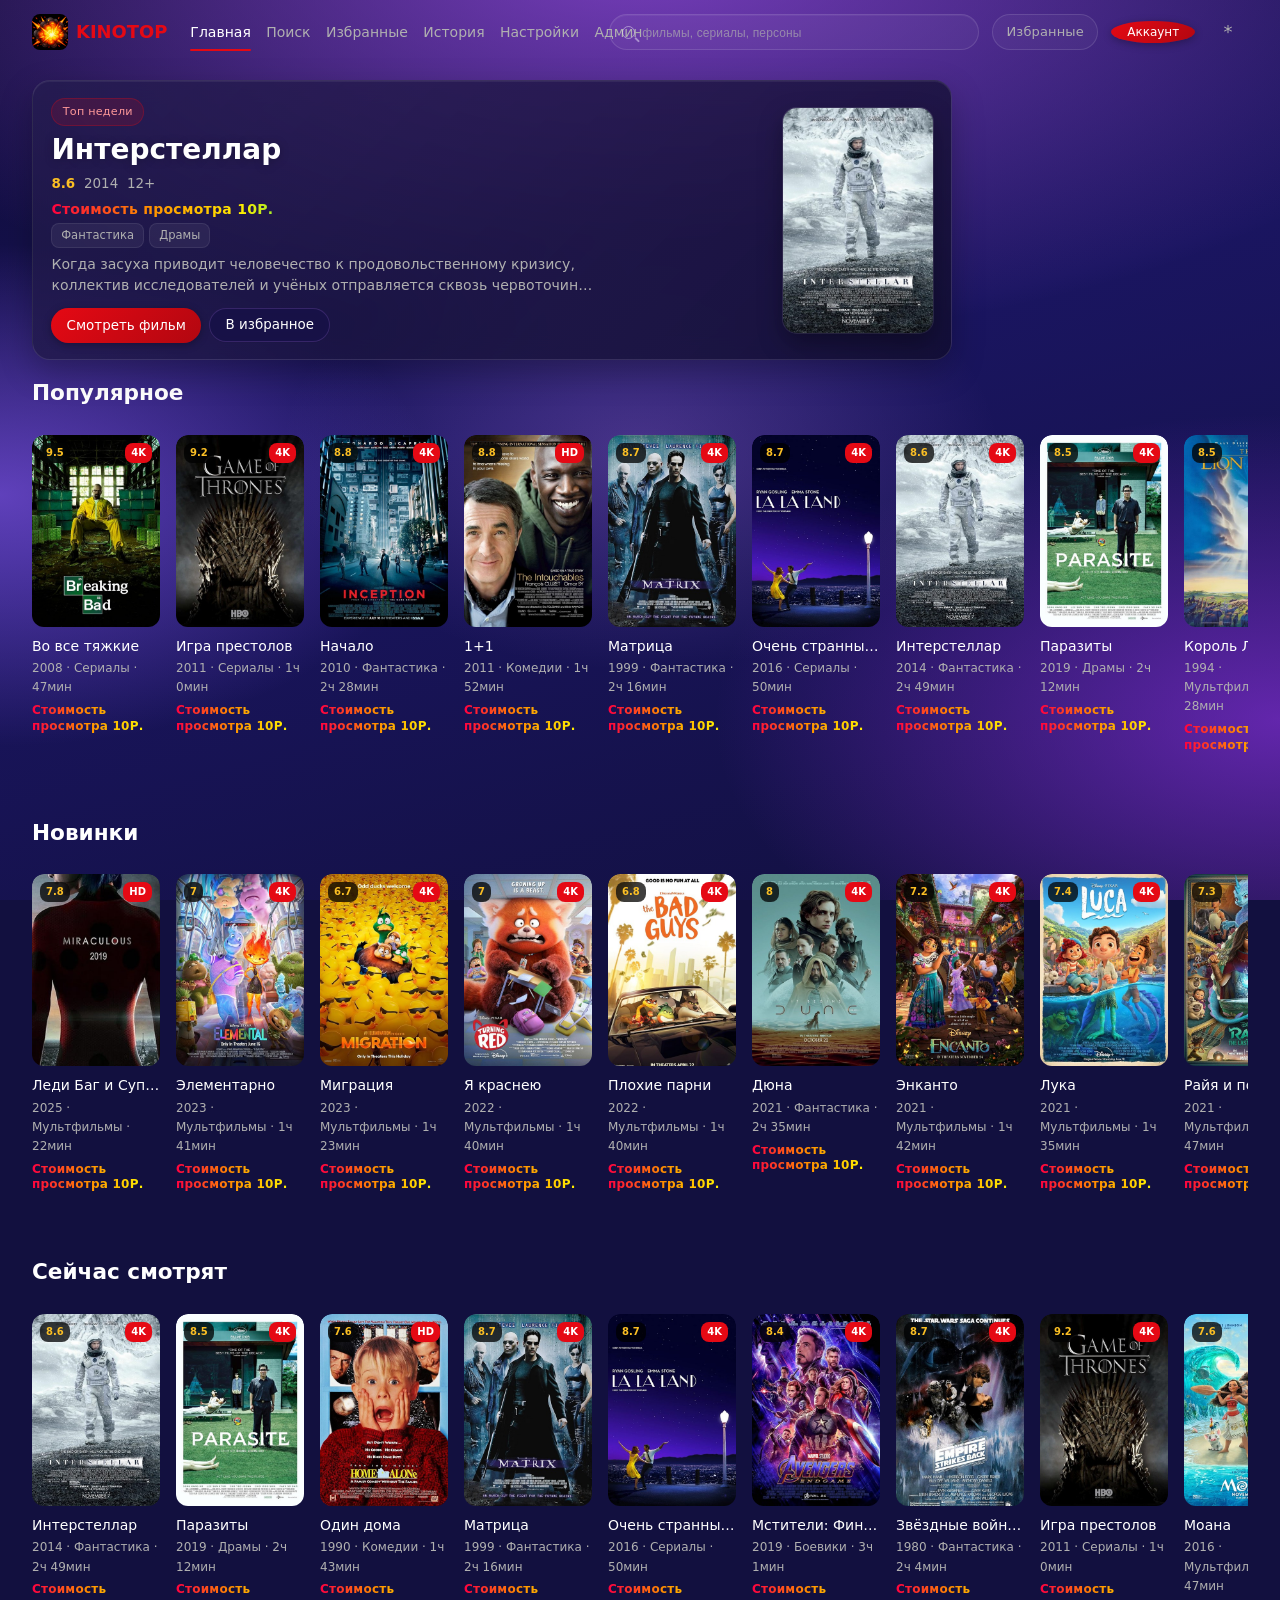
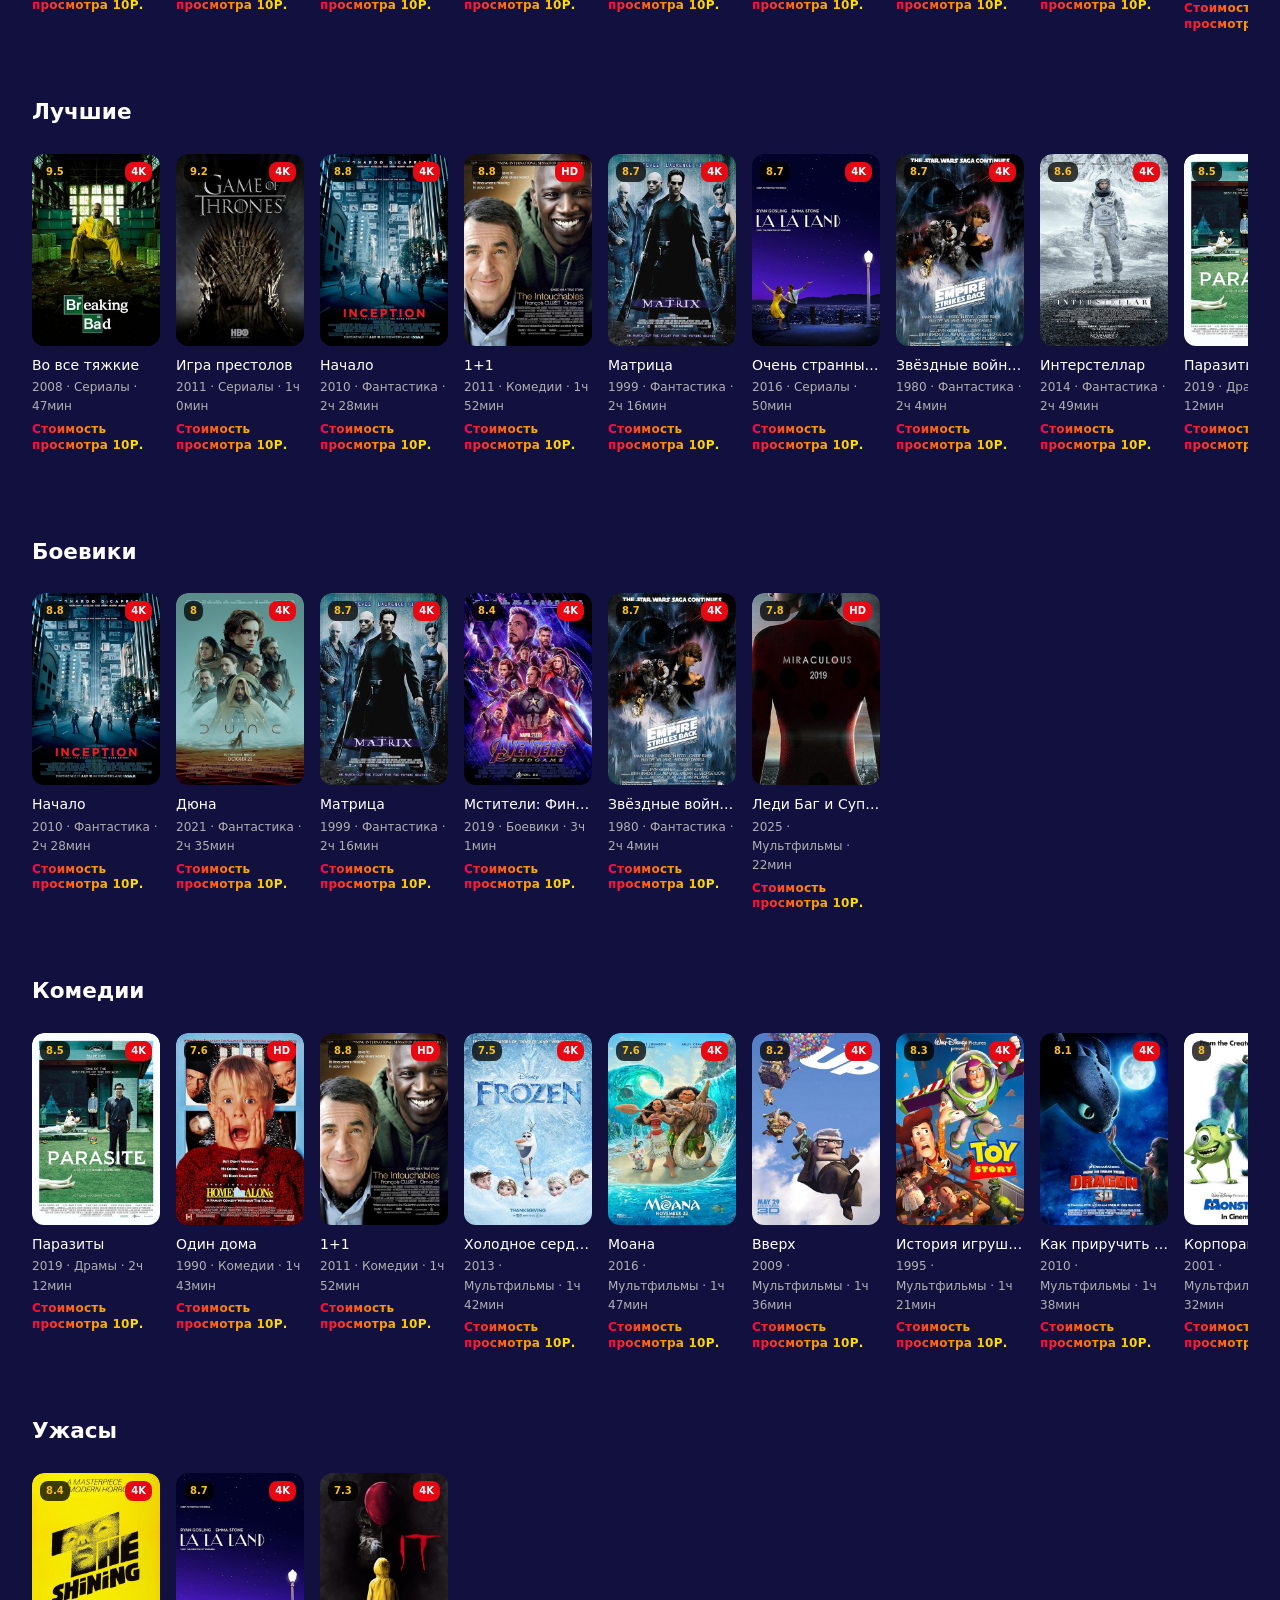
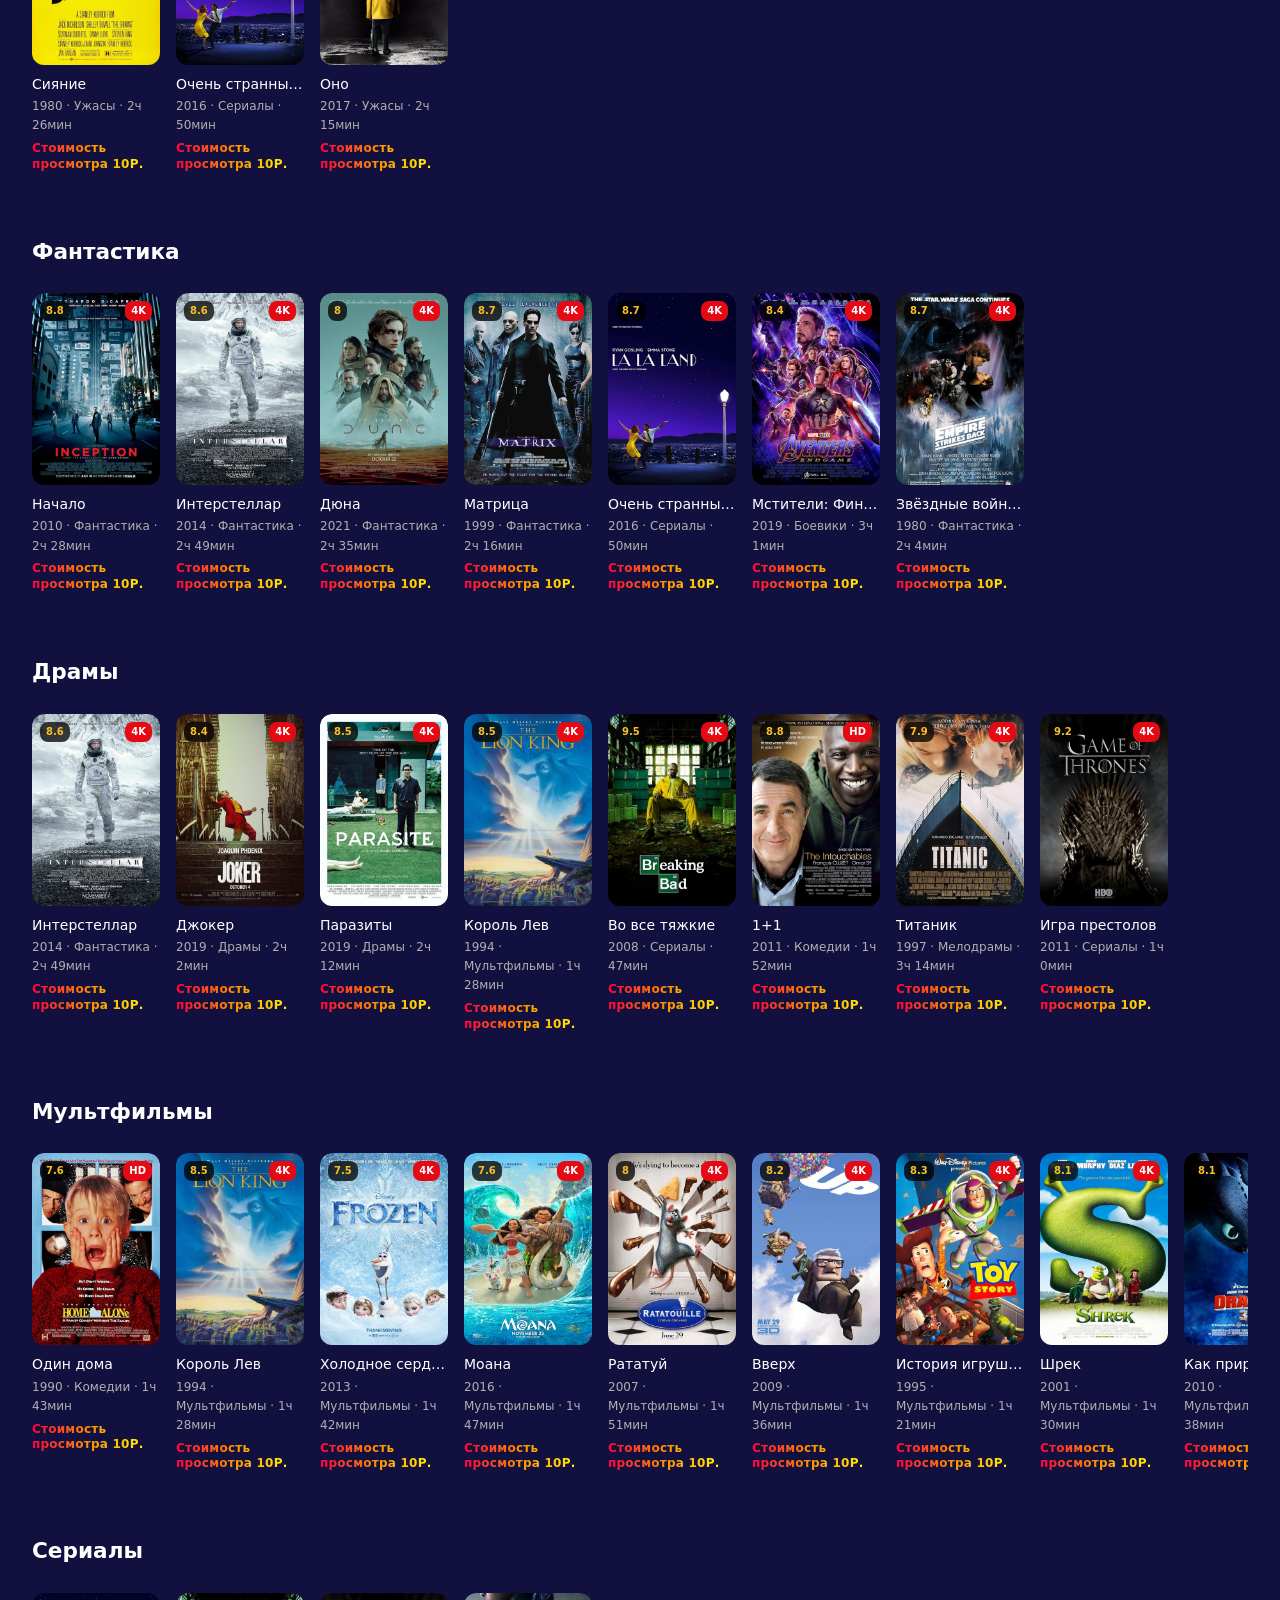
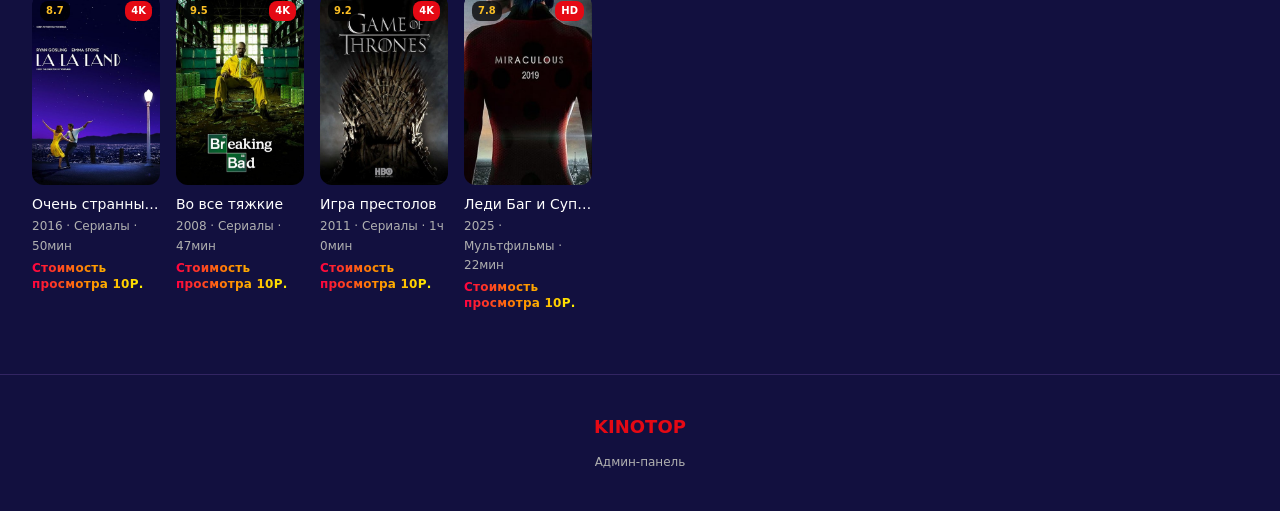
==== index.html @ 17c512a7 "Initial commit: KINOTOP site for Cloudflare Pages Co-authored-by: Cursor <cursoragent@cursor.com>" ====
<!DOCTYPE html>
<html lang="ru">
<head>
  <meta charset="UTF-8" />
  <meta name="viewport" content="width=device-width, initial-scale=1.0, viewport-fit=cover" />
  <meta name="description" content="KINOTOP — современный онлайн-кинотеатр" />
  <title>KINOTOP</title>
  <link rel="icon" href="assets/icons/favicon.png" type="image/png" />
  <link rel="stylesheet" href="css/variables.css?v=kinotop1" />
  <link rel="stylesheet" href="css/animations.css?v=kinotop1" />
  <link rel="stylesheet" href="css/grid.css?v=kinotop1" />
  <link rel="stylesheet" href="css/responsive.css?v=kinotop1" />
  <link rel="stylesheet" href="css/style.css?v=kinotop1" />
</head>
<body>
  <header class="header"></header>
  <main><section class="hero" id="hero"></section><div id="catalog"></div></main>
  <footer class="footer"></footer>
  <noscript><p style="padding:40px;color:#fff;text-align:center;">Включите JavaScript для работы KINOTOP</p></noscript>
  <script src="js/boot.js" data-entry="app.js"></script>
</body>
</html>
---- css/variables.css ----
/* ============================================================
   KIBO CINEMA — CSS Variables & Design Tokens
   ============================================================ */

:root {
  /* Core palette — blue base + purple light */
  --color-bg: #12103f;
  --color-bg-deep: #0c0a2e;
  --color-purple-light: rgba(168, 85, 247, 0.68);
  --color-purple-glow: rgba(147, 51, 234, 0.62);
  --gradient-page:
    radial-gradient(ellipse 95% 60% at 50% -5%, var(--color-purple-light) 0%, transparent 72%),
    radial-gradient(ellipse 65% 50% at 100% 80%, var(--color-purple-glow) 0%, transparent 68%),
    radial-gradient(ellipse 55% 45% at 0% 55%, rgba(139, 92, 246, 0.62) 0%, transparent 62%),
    radial-gradient(ellipse 40% 35% at 50% 50%, rgba(192, 132, 252, 0.28) 0%, transparent 70%),
    linear-gradient(165deg, #0f0c35 0%, #1a1560 45%, #12103f 100%);
  --color-card: rgba(28, 22, 78, 0.9);
  --color-card-hover: rgba(42, 32, 98, 0.94);
  --color-accent: #E50914;
  --color-accent-hover: #f40612;
  --color-accent-glow: rgba(229, 9, 20, 0.45);
  --color-text: #FFFFFF;
  --color-text-secondary: #B0B0B0;
  --color-text-muted: #6a6a6a;
  --color-border: rgba(192, 132, 252, 0.18);
  --color-glass: rgba(24, 18, 72, 0.82);
  --color-glass-light: rgba(168, 85, 247, 0.22);

  /* Gradients */
  --gradient-accent: linear-gradient(135deg, #E50914 0%, #b20710 100%);
  --gradient-hero: linear-gradient(to top, var(--color-bg-deep) 0%, transparent 50%, rgba(18, 16, 63, 0.5) 100%);
  --gradient-card: linear-gradient(180deg, transparent 0%, rgba(12, 10, 46, 0.95) 100%);
  --gradient-neon: linear-gradient(135deg, #E50914, #ff6b6b, #E50914);

  /* Typography — fluid scale */
  --font-primary: 'Segoe UI', system-ui, -apple-system, BlinkMacSystemFont, sans-serif;
  --font-size-xs: clamp(0.6875rem, 0.66rem + 0.15vw, 0.75rem);
  --font-size-sm: clamp(0.8125rem, 0.78rem + 0.2vw, 0.875rem);
  --font-size-base: clamp(0.9375rem, 0.9rem + 0.25vw, 1rem);
  --font-size-lg: clamp(1rem, 0.94rem + 0.35vw, 1.125rem);
  --font-size-xl: clamp(1.125rem, 1rem + 0.55vw, 1.5rem);
  --font-size-2xl: clamp(1.375rem, 1.15rem + 0.9vw, 2rem);
  --font-size-3xl: clamp(1.75rem, 1.35rem + 1.4vw, 2.75rem);
  --font-weight-normal: 400;
  --font-weight-medium: 500;
  --font-weight-bold: 700;

  /* Spacing — fluid */
  --space-xs: 0.25rem;
  --space-sm: 0.5rem;
  --space-md: 1rem;
  --space-lg: clamp(0.875rem, 1.5vw, 1.5rem);
  --space-xl: clamp(1rem, 2vw, 2rem);
  --space-2xl: clamp(1.25rem, 3vw, 3rem);
  --space-3xl: clamp(1.75rem, 4vw, 4rem);

  /* Layout */
  --header-height: clamp(56px, 7vw, 64px);
  --page-padding-x: clamp(0.875rem, 2.5vw, 2rem);
  --max-width: min(1280px, 100%);
  --card-width: clamp(108px, 9vw, 148px);
  --card-height: auto;
  --modal-max-width: min(340px, calc(100vw - 2rem));
  --modal-max-height: min(88dvh, calc(100dvh - 1.5rem));
  --modal-padding: clamp(0.875rem, 2.5vw, 1.125rem);
  --safe-top: env(safe-area-inset-top, 0px);
  --safe-bottom: env(safe-area-inset-bottom, 0px);
  --safe-left: env(safe-area-inset-left, 0px);
  --safe-right: env(safe-area-inset-right, 0px);
  --border-radius: 12px;
  --border-radius-sm: 8px;
  --border-radius-lg: 20px;
  --border-radius-full: 50%;

  /* Effects */
  --shadow-sm: 0 2px 8px rgba(0, 0, 0, 0.3);
  --shadow-md: 0 8px 24px rgba(0, 0, 0, 0.5);
  --shadow-lg: 0 16px 48px rgba(0, 0, 0, 0.7);
  --shadow-neon: 0 0 20px var(--color-accent-glow);
  --blur-sm: blur(8px);
  --blur-md: blur(16px);
  --blur-lg: blur(32px);

  /* Transitions */
  --transition-fast: 0.15s ease;
  --transition-base: 0.3s ease;
  --transition-slow: 0.5s ease;
  --transition-bounce: 0.4s cubic-bezier(0.34, 1.56, 0.64, 1);

  /* Z-index layers */
  --z-header: 1000;
  --z-modal: 2000;
  --z-preloader: 3000;
  --z-toast: 4000;
}

/* Light theme overrides */
[data-theme="light"] {
  --color-bg: #e8eef9;
  --color-bg-deep: #d4dff5;
  --color-purple-light: rgba(168, 85, 247, 0.48);
  --color-purple-glow: rgba(147, 51, 234, 0.42);
  --gradient-page:
    radial-gradient(ellipse 95% 60% at 50% -5%, var(--color-purple-light) 0%, transparent 72%),
    radial-gradient(ellipse 65% 50% at 100% 80%, var(--color-purple-glow) 0%, transparent 68%),
    radial-gradient(ellipse 40% 35% at 50% 50%, rgba(192, 132, 252, 0.22) 0%, transparent 70%),
    linear-gradient(165deg, #dce0f8 0%, #cfc8f5 45%, #e8eef9 100%);
  --color-card: rgba(255, 255, 255, 0.92);
  --color-card-hover: #eef2fc;
  --color-text: #111111;
  --color-text-secondary: #555555;
  --color-text-muted: #999999;
  --color-border: rgba(0, 0, 0, 0.08);
  --color-glass: rgba(255, 255, 255, 0.85);
  --color-glass-light: rgba(0, 0, 0, 0.04);
  --gradient-hero: linear-gradient(to top, var(--color-bg-deep) 0%, transparent 50%, rgba(232, 238, 249, 0.4) 100%);
  --gradient-card: linear-gradient(180deg, transparent 0%, rgba(232, 238, 249, 0.95) 100%);
  --shadow-sm: 0 2px 8px rgba(0, 0, 0, 0.08);
  --shadow-md: 0 8px 24px rgba(0, 0, 0, 0.12);
  --shadow-lg: 0 16px 48px rgba(0, 0, 0, 0.18);
}
---- css/animations.css ----
/* ============================================================
   KIBO CINEMA — Animations & Keyframes
   ============================================================ */

@keyframes fadeIn {
  from { opacity: 0; }
  to { opacity: 1; }
}

@keyframes fadeInUp {
  from { opacity: 0; transform: translateY(30px); }
  to { opacity: 1; transform: translateY(0); }
}

@keyframes scaleIn {
  from { opacity: 0; transform: scale(0.9); }
  to { opacity: 1; transform: scale(1); }
}

@keyframes shimmer {
  0% { background-position: -200% 0; }
  100% { background-position: 200% 0; }
}

@keyframes spin {
  from { transform: rotate(0deg); }
  to { transform: rotate(360deg); }
}

@keyframes preloaderPulse {
  0%, 100% { transform: scale(1); opacity: 1; }
  50% { transform: scale(1.1); opacity: 0.7; }
}

@keyframes toastIn {
  from { opacity: 0; transform: translateX(100%); }
  to { opacity: 1; transform: translateX(0); }
}

@keyframes toastOut {
  from { opacity: 1; transform: translateX(0); }
  to { opacity: 0; transform: translateX(100%); }
}

.skeleton {
  background: linear-gradient(90deg, var(--color-card) 25%, var(--color-card-hover) 50%, var(--color-card) 75%);
  background-size: 200% 100%;
  animation: shimmer 1.5s infinite;
  border-radius: var(--border-radius-sm);
}

.skeleton-card { width: var(--card-width); height: var(--card-height); flex-shrink: 0; }

.preloader {
  position: fixed; inset: 0; z-index: var(--z-preloader);
  display: flex; flex-direction: column; align-items: center; justify-content: center;
  background-color: var(--color-bg);
  background-image: var(--gradient-page);
  transition: opacity 0.5s ease, visibility 0.5s ease;
}

.preloader--hidden { opacity: 0; visibility: hidden; pointer-events: none; }

.preloader__logo {
  font-size: var(--font-size-3xl); font-weight: var(--font-weight-bold);
  color: var(--color-accent); animation: preloaderPulse 1.5s ease infinite; letter-spacing: 4px;
}

.preloader__bar { width: 200px; height: 3px; margin-top: var(--space-lg); background: var(--color-card); border-radius: 2px; overflow: hidden; }
.preloader__bar-fill { height: 100%; background: var(--gradient-accent); animation: shimmer 1s infinite; width: 60%; }

.toast-container {
  position: fixed; top: calc(var(--header-height) + var(--space-md)); right: var(--space-md);
  z-index: var(--z-toast); display: flex; flex-direction: column; gap: var(--space-sm); pointer-events: none;
}

.toast {
  display: flex; align-items: center; gap: var(--space-sm);
  padding: var(--space-md) var(--space-lg);
  background: var(--color-glass); backdrop-filter: var(--blur-md); -webkit-backdrop-filter: var(--blur-md);
  border: 1px solid var(--color-border); border-radius: var(--border-radius);
  color: var(--color-text); font-size: var(--font-size-sm);
  box-shadow: var(--shadow-lg); pointer-events: auto;
  animation: toastIn 0.4s ease forwards; max-width: 360px;
}

.toast--success { border-left: 3px solid #22c55e; }
.toast--error { border-left: 3px solid var(--color-accent); }
.toast--info { border-left: 3px solid #3b82f6; }
.toast--exit { animation: toastOut 0.3s ease forwards; }

.scroll-top {
  position: fixed; bottom: var(--space-xl); right: var(--space-xl);
  width: 48px; height: 48px; border-radius: var(--border-radius-full);
  background: var(--color-accent); color: var(--color-text); border: none; cursor: pointer;
  display: flex; align-items: center; justify-content: center; font-size: var(--font-size-lg);
  box-shadow: var(--shadow-neon); opacity: 0; visibility: hidden; transform: translateY(20px);
  transition: all var(--transition-base); z-index: 900;
}

.scroll-top--visible { opacity: 1; visibility: visible; transform: translateY(0); }
.scroll-top:hover { transform: translateY(-4px); box-shadow: 0 0 30px var(--color-accent-glow); }
---- css/grid.css ----
/* ============================================================
   KIBO CINEMA — Grid & Layout System
   ============================================================ */

.container { width: 100%; max-width: var(--max-width); margin: 0 auto; padding: 0 var(--page-padding-x); }
.flex { display: flex; }
.flex-col { flex-direction: column; }
.items-center { align-items: center; }
.justify-between { justify-content: space-between; }
.gap-sm { gap: var(--space-sm); }
.gap-md { gap: var(--space-md); }
.gap-lg { gap: var(--space-lg); }
.grid { display: grid; }
.grid-auto { grid-template-columns: repeat(auto-fill, minmax(var(--card-width), 1fr)); }

.section { margin-bottom: var(--space-2xl); padding: 0 var(--page-padding-x); }
.section__header { display: flex; align-items: center; justify-content: space-between; margin-bottom: var(--space-md); }
.section__title { font-size: var(--font-size-xl); font-weight: var(--font-weight-bold); color: var(--color-text); }

.slider { position: relative; overflow: hidden; }
.slider__track {
  display: flex; gap: var(--space-md); overflow-x: auto; scroll-behavior: smooth;
  scrollbar-width: none; padding: var(--space-sm) 0 var(--space-md);
}
.slider__track::-webkit-scrollbar { display: none; }

.slider__btn {
  position: absolute; top: 50%; transform: translateY(-50%);
  width: 44px; height: 44px; border-radius: var(--border-radius-full);
  background: var(--color-glass); backdrop-filter: var(--blur-sm);
  border: 1px solid var(--color-border); color: var(--color-text); cursor: pointer;
  display: flex; align-items: center; justify-content: center; font-size: var(--font-size-lg);
  z-index: 10; opacity: 0; transition: all var(--transition-base);
}
.slider:hover .slider__btn { opacity: 1; }
.slider__btn:hover { background: var(--color-accent); border-color: var(--color-accent); box-shadow: var(--shadow-neon); }
.slider__btn--prev { left: var(--space-sm); }
.slider__btn--next { right: var(--space-sm); }
.slider__btn:disabled { opacity: 0 !important; pointer-events: none; }

.page { min-height: 100vh; padding-top: var(--header-height); }
.page__header { padding: var(--space-2xl) var(--page-padding-x) var(--space-lg); }
.page__title { font-size: var(--font-size-2xl); font-weight: var(--font-weight-bold); color: var(--color-text); }

.empty-state {
  display: flex; flex-direction: column; align-items: center; justify-content: center;
  padding: var(--space-3xl); text-align: center; color: var(--color-text-secondary);
}
.empty-state__icon { font-size: 4rem; margin-bottom: var(--space-lg); opacity: 0.5; }
.empty-state__title { font-size: var(--font-size-xl); color: var(--color-text); margin-bottom: var(--space-sm); }

.admin-grid { display: grid; grid-template-columns: 1fr minmax(280px, 360px); gap: var(--space-xl); padding: var(--space-xl) var(--page-padding-x); }
.admin-table-wrap { overflow-x: auto; border-radius: var(--border-radius); border: 1px solid var(--color-border); }
.admin-table { width: 100%; border-collapse: collapse; font-size: var(--font-size-sm); }
.admin-table th, .admin-table td { padding: var(--space-md); text-align: left; border-bottom: 1px solid var(--color-border); }
.admin-table th {
  background: var(--color-card); color: var(--color-text-secondary);
  font-weight: var(--font-weight-medium); text-transform: uppercase; font-size: var(--font-size-xs);
}
.admin-table tr:hover td { background: var(--color-card-hover); }
.admin-table__poster { width: 40px; height: 60px; object-fit: cover; border-radius: var(--border-radius-sm); }

.admin-form {
  background: var(--color-card); border: 1px solid var(--color-border);
  border-radius: var(--border-radius-lg); padding: var(--space-xl);
  position: sticky; top: calc(var(--header-height) + var(--space-md));
}
.admin-form__title { font-size: var(--font-size-lg); font-weight: var(--font-weight-bold); margin-bottom: var(--space-lg); }

.form-group { margin-bottom: var(--space-md); }
.form-group label { display: block; font-size: var(--font-size-sm); color: var(--color-text-secondary); margin-bottom: var(--space-xs); }
.form-group input, .form-group textarea, .form-group select {
  width: 100%; padding: var(--space-sm) var(--space-md);
  background: var(--color-bg); border: 1px solid var(--color-border);
  border-radius: var(--border-radius-sm); color: var(--color-text);
  font-size: var(--font-size-sm); font-family: var(--font-primary);
}
.form-group input:focus, .form-group textarea:focus, .form-group select:focus {
  outline: none; border-color: var(--color-accent); box-shadow: 0 0 0 3px var(--color-accent-glow);
}
.form-group textarea { resize: vertical; min-height: 80px; }
.form-row { display: grid; grid-template-columns: 1fr 1fr; gap: var(--space-md); }
.form-actions { display: flex; gap: var(--space-sm); margin-top: var(--space-lg); }
---- css/responsive.css ----
/* ============================================================
   KIBO CINEMA — Responsive Styles
   ============================================================ */

/* Large laptop / small desktop */
@media (max-width: 1280px) {
  :root {
    --card-width: clamp(102px, 10vw, 136px);
    --modal-max-width: min(320px, calc(100vw - 2.5rem));
  }

  .header__nav-link { font-size: 0.8125rem; }
  .section__title { font-size: clamp(1rem, 1.8vw, 1.35rem); }
}

/* Laptop — full-height side panel menu */
@media (max-width: 1180px) {
  .header__burger { display: flex; }

  .header__nav {
    display: flex;
    flex-direction: column;
    position: fixed;
    top: 0;
    right: 0;
    width: min(86vw, 340px);
    height: 100%;
    height: 100dvh;
    max-height: 100dvh;
    margin: 0;
    padding:
      max(var(--space-md), var(--safe-top))
      var(--space-lg)
      max(var(--space-lg), var(--safe-bottom));
    background:
      linear-gradient(180deg, rgba(12, 18, 36, 0.98) 0%, rgba(8, 12, 24, 0.99) 100%);
    border-left: 1px solid rgba(255, 255, 255, 0.08);
    box-shadow: -18px 0 48px rgba(0, 0, 0, 0.45);
    transform: translateX(105%);
    transition: transform 0.32s cubic-bezier(0.22, 1, 0.36, 1);
    z-index: calc(var(--z-header) + 20);
    overflow-y: auto;
    overscroll-behavior: contain;
    -webkit-overflow-scrolling: touch;
  }

  .header__nav--open {
    transform: translateX(0);
  }

  .header__nav-top {
    display: flex;
    align-items: center;
    justify-content: space-between;
    gap: var(--space-md);
    margin-bottom: var(--space-lg);
    padding-bottom: var(--space-md);
    border-bottom: 1px solid rgba(255, 255, 255, 0.08);
  }

  .header__nav-brand {
    display: inline-flex;
    align-items: center;
    gap: 10px;
    color: var(--color-accent);
    font-weight: var(--font-weight-bold);
    font-size: 1.05rem;
    text-decoration: none;
  }

  .header__nav-brand img {
    width: 32px;
    height: 32px;
    border-radius: 8px;
    object-fit: cover;
  }

  .header__nav-close {
    display: inline-flex;
    align-items: center;
    justify-content: center;
    width: 40px;
    height: 40px;
    border: 0;
    border-radius: 10px;
    background: rgba(255, 255, 255, 0.06);
    color: var(--color-text);
    font-size: 1.6rem;
    line-height: 1;
    cursor: pointer;
  }

  .header__nav-close:hover {
    background: rgba(229, 9, 20, 0.18);
  }

  .header__nav-links {
    display: flex;
    flex-direction: column;
    gap: 4px;
    flex: 1 1 auto;
  }

  .header__nav--open .header__nav-link,
  .header__nav .header__nav-link {
    display: flex;
    align-items: center;
    padding: 14px 12px;
    font-size: 1rem;
    color: var(--color-text-secondary);
    border-radius: 12px;
    text-decoration: none;
    transition: background 0.2s ease, color 0.2s ease;
  }

  .header__nav .header__nav-link:hover,
  .header__nav .header__nav-link--active {
    color: var(--color-text);
    background: rgba(229, 9, 20, 0.12);
  }

  .header__nav .header__nav-link--active::after {
    display: none;
  }

  .header__nav .header__nav-link--active {
    color: #fff;
    background: rgba(229, 9, 20, 0.2);
    box-shadow: inset 3px 0 0 var(--color-accent);
  }

  .header__search--mobile {
    display: flex !important;
    width: 100% !important;
    flex: 1 1 auto !important;
    min-width: 0 !important;
    max-width: none !important;
    height: 42px;
    margin: 0 0 var(--space-lg);
    padding: 0 0.95rem 0 0.85rem;
  }

  .header__search--mobile:focus-within {
    width: 100% !important;
    flex: 1 1 auto !important;
    min-width: 0 !important;
    max-width: none !important;
  }

  .header__search--mobile input {
    width: 100%;
    font-size: 0.9rem;
  }

  .header__nav-foot {
    display: block;
    margin-top: auto;
    padding-top: var(--space-lg);
    border-top: 1px solid rgba(255, 255, 255, 0.08);
  }

  .header__nav-foot-link {
    display: block;
    padding: 12px;
    color: var(--color-text-secondary);
    font-size: 0.9rem;
    text-decoration: none;
    border-radius: 10px;
  }

  .header__nav-foot-link:hover {
    color: var(--color-text);
    background: rgba(255, 255, 255, 0.05);
  }

  .header__nav-backdrop {
    display: block;
    position: fixed;
    inset: 0;
    background: rgba(0, 0, 0, 0.55);
    backdrop-filter: blur(2px);
    -webkit-backdrop-filter: blur(2px);
    opacity: 0;
    pointer-events: none;
    transition: opacity 0.28s ease;
    z-index: calc(var(--z-header) + 15);
  }

  .header__nav-backdrop--open {
    opacity: 1;
    pointer-events: auto;
  }
}

@media (max-width: 1200px) {
  .admin-grid { grid-template-columns: 1fr; }
  .admin-form { position: static; }
  .admin-stats { grid-template-columns: repeat(2, 1fr); }
}

/* Tablet */
@media (max-width: 992px) {
  .movie-detail__content { grid-template-columns: 1fr; }
  .movie-detail__poster { max-width: 160px; margin: 0 auto; }
  .movie-detail__info { text-align: center; }
  .movie-detail__description { margin-left: auto; margin-right: auto; }
  .movie-detail__cast-list { justify-content: center; }
  .hero__actions { flex-wrap: wrap; }
  .hero__shell {
    width: min(860px, 100%);
    max-width: 860px;
    gap: 1rem;
    padding: 0.9rem 1rem;
  }
  .hero__visual {
    flex-basis: 130px;
    width: 130px;
    min-width: 130px;
    max-width: 130px;
    height: 195px;
  }
  .hero__visual img {
    width: 130px;
    height: 195px;
    max-width: 130px;
    max-height: 195px;
  }
  .player-embed__header,
  .player-embed__actions { padding-left: var(--page-padding-x); padding-right: var(--page-padding-x); }
}

/* Short laptop screens */
@media (max-height: 760px) and (min-width: 768px) {
  .hero { padding-top: calc(var(--header-height) + 0.7rem); padding-bottom: 0.7rem; }
  .hero__description { -webkit-line-clamp: 1; }
  .movie-detail__hero { min-height: clamp(240px, 38vh, 360px); }
}

/* Mobile */
@media (max-width: 768px) {
  :root {
    --header-height: 56px;
    --card-width: clamp(96px, 26vw, 128px);
  }

  .header__right > .header__search { display: none; }
  .header__user { max-width: 72px; }
  .header__auth .btn--sm { padding: var(--space-xs) var(--space-sm); font-size: 0.6875rem; }

  .hero {
    height: auto;
    padding-top: calc(var(--header-height) + 0.7rem);
    padding-bottom: 0.7rem;
  }
  .hero__shell {
    width: 100%;
    max-width: 100%;
    gap: 0.85rem;
    padding: 0.75rem;
  }
  .hero__visual {
    flex-basis: 100px;
    width: 100px;
    min-width: 100px;
    max-width: 100px;
    height: 150px;
    border-radius: 12px;
  }
  .hero__visual img {
    width: 100px;
    height: 150px;
    max-width: 100px;
    max-height: 150px;
  }
  .hero__content { padding: 0; }
  .hero__description { -webkit-line-clamp: 2; }
  .hero__actions { gap: 0.4rem; }
  .hero__actions .btn { padding: 0.45rem 0.7rem; font-size: 0.78rem; }

  .section__header { flex-wrap: wrap; gap: var(--space-sm); }
  .slider__btn { display: none; }
  .card:hover { transform: none; box-shadow: none; }
  .card__overlay { opacity: 0; }
  .card__overlay-actions { opacity: 0; }
  .card:active .card__overlay,
  .card:focus-within .card__overlay { opacity: 1; }
  .card:active .card__overlay-actions,
  .card:focus-within .card__overlay-actions { opacity: 1; transform: none; }

  .search-filters { flex-direction: column; }
  .search-filters select, .search-filters input { width: 100%; }
  .settings-grid { grid-template-columns: 1fr; }
  .admin-stats { grid-template-columns: 1fr 1fr; }
  .form-row { grid-template-columns: 1fr; }
  .player-bar { flex-wrap: wrap; }
  .player-volume input[type="range"] { opacity: 1; width: 60px; }

  :root {
    --modal-max-width: min(100%, calc(100vw - 1.5rem));
    --modal-max-height: min(86dvh, calc(100dvh - var(--safe-top) - var(--safe-bottom) - 1rem));
  }

  .modal-overlay--blocking {
    align-items: flex-end;
    padding:
      max(var(--space-sm), var(--safe-top))
      max(0px, var(--safe-right))
      max(0px, var(--safe-bottom))
      max(0px, var(--safe-left));
  }

  .modal-overlay--blocking .modal {
    width: 100%;
    max-width: 100%;
    margin: 0;
    border-bottom-left-radius: 0;
    border-bottom-right-radius: 0;
    border-top-left-radius: var(--border-radius-lg);
    border-top-right-radius: var(--border-radius-lg);
    transform: translateY(100%);
  }

  .modal-overlay--blocking.modal-overlay--open .modal {
    transform: translateY(0);
  }

  .modal-overlay--payment .payment-modal {
    margin-bottom: 20px;
  }

  .payment-modal__methods {
    grid-template-columns: repeat(3, 1fr);
  }

  .payment-method {
    flex-direction: column;
    justify-content: center;
    min-height: 72px;
    padding: 0.55rem 0.25rem;
  }

  .modal__actions {
    flex-direction: column-reverse;
    align-items: stretch;
  }

  .modal__actions .btn { width: 100%; justify-content: center; }

  .toast-container {
    left: var(--page-padding-x);
    right: var(--page-padding-x);
    top: calc(var(--header-height) + var(--safe-top) + var(--space-sm));
  }

  .toast { max-width: none; width: 100%; }

  .page__title { font-size: clamp(1.25rem, 5vw, 1.75rem); }
}

@media (max-width: 576px) {
  .modal-overlay:not(.modal-overlay--blocking) {
    align-items: flex-end;
    padding-bottom: max(0px, var(--safe-bottom));
  }

  .modal-overlay:not(.modal-overlay--blocking) .modal {
    width: 100%;
    max-width: 100%;
    border-bottom-left-radius: 0;
    border-bottom-right-radius: 0;
    border-top-left-radius: var(--border-radius-lg);
    border-top-right-radius: var(--border-radius-lg);
  }
}

@media (max-width: 480px) {
  :root {
    --card-width: clamp(92px, 40vw, 118px);
    --page-padding-x: 0.75rem;
    --modal-padding: 0.875rem;
  }

  .header__logo span { display: none; }
  .header__auth-wrap .btn--ghost { display: none; }
  .hero__title { font-size: 1.1rem; }
  .hero__shell { padding: 0.65rem; gap: 0.7rem; }
  .hero__visual {
    flex-basis: 88px;
    width: 88px;
    min-width: 88px;
    max-width: 88px;
    height: 132px;
  }
  .hero__visual img {
    width: 88px;
    height: 132px;
    max-width: 88px;
    max-height: 132px;
  }
  .hero__description { -webkit-line-clamp: 1; }
  .section__title { font-size: var(--font-size-lg); }
  .admin-stats { grid-template-columns: 1fr; }
  .admin-login__box { padding: var(--space-lg); }
  .scroll-top {
    bottom: max(var(--space-md), var(--safe-bottom));
    right: max(var(--space-md), var(--safe-right));
    width: 40px; height: 40px;
  }
  .footer { padding-top: var(--space-xl); padding-bottom: max(var(--space-xl), var(--safe-bottom)); }
}

@media (min-width: 1181px) {
  .header__search--mobile,
  .header__nav-top,
  .header__nav-foot,
  .header__nav-close,
  .header__nav-backdrop {
    display: none !important;
  }
}

@media (hover: none) and (pointer: coarse) {
  .card:hover { transform: none; }
  .card__overlay { opacity: 1; }
  .card__overlay-actions { opacity: 1; transform: none; }
}
---- css/style.css ----
/* ============================================================
   KIBO CINEMA — Main Styles
   ============================================================ */

@import url('variables.css');
@import url('animations.css');
@import url('grid.css');
@import url('responsive.css');

*, *::before, *::after { box-sizing: border-box; margin: 0; padding: 0; }

html {
  scroll-behavior: smooth;
  -webkit-text-size-adjust: 100%;
  text-size-adjust: 100%;
}

body {
  font-family: var(--font-primary);
  background-color: var(--color-bg);
  background-image: var(--gradient-page);
  background-attachment: fixed;
  min-height: 100vh;
  min-height: 100dvh;
  color: var(--color-text);
  line-height: 1.6;
  overflow-x: hidden;
  overflow-y: auto;
  -webkit-font-smoothing: antialiased;
}

body.modal-open {
  overflow: hidden;
  touch-action: none;
}

img { max-width: 100%; display: block; }
a { color: inherit; text-decoration: none; }
button { font-family: inherit; cursor: pointer; border: none; background: none; }
ul, ol { list-style: none; }

/* ---- Header ---- */
.header {
  position: fixed; top: 0; left: 0; right: 0; z-index: var(--z-header);
  height: var(--header-height);
  display: flex; align-items: center; justify-content: space-between;
  padding: 0 var(--page-padding-x);
  gap: var(--space-sm);
  background: transparent;
  container-type: inline-size;
  container-name: site-header;
  transition: background var(--transition-base), backdrop-filter var(--transition-base), box-shadow var(--transition-base);
}

.header--scrolled {
  background: var(--color-glass);
  backdrop-filter: var(--blur-md);
  -webkit-backdrop-filter: var(--blur-md);
  box-shadow: var(--shadow-sm);
  border-bottom: 1px solid var(--color-border);
}

.header__left { display: flex; align-items: center; gap: clamp(0.5rem, 1.8vw, 1.5rem); min-width: 0; flex: 1 1 auto; }
.header__logo { display: flex; align-items: center; gap: var(--space-sm); font-size: clamp(1rem, 1.4vw, 1.35rem); font-weight: var(--font-weight-bold); color: var(--color-accent); flex-shrink: 0; }
.header__logo img, .header__logo-icon { width: clamp(28px, 4vw, 36px); height: clamp(28px, 4vw, 36px); object-fit: cover; border-radius: 8px; }

.header__nav { display: flex; gap: clamp(0.45rem, 1.2vw, 1.25rem); flex-wrap: nowrap; min-width: 0; align-items: center; }
.header__nav-links { display: flex; gap: clamp(0.45rem, 1.2vw, 1.25rem); flex-wrap: nowrap; min-width: 0; align-items: center; }
.header__nav-link {
  font-size: clamp(0.75rem, 0.7rem + 0.25vw, 0.875rem); color: var(--color-text-secondary);
  transition: color var(--transition-fast); position: relative; padding: var(--space-xs) 0;
  white-space: nowrap;
}
.header__nav-link:hover, .header__nav-link--active { color: var(--color-text); }
.header__nav-link--active::after {
  content: ''; position: absolute; bottom: -4px; left: 0; right: 0;
  height: 2px; background: var(--color-accent); border-radius: 1px;
}

.header__right { display: flex; align-items: center; gap: clamp(0.35rem, 1vw, 1rem); flex-shrink: 0; flex-wrap: wrap; justify-content: flex-end; }

.header__search {
  display: flex;
  align-items: center;
  gap: 0.45rem;
  width: 370px;
  flex: 0 0 370px;
  min-width: 370px;
  max-width: 370px;
  height: 36px;
  box-sizing: border-box;
  padding: 0 0.85rem 0 0.75rem;
  background: rgba(255, 255, 255, 0.04);
  border: 1px solid rgba(255, 255, 255, 0.12);
  border-radius: 999px;
  box-shadow: inset 0 1px 0 rgba(255, 255, 255, 0.05);
  transition:
    border-color 0.25s ease,
    background 0.25s ease,
    box-shadow 0.25s ease;
}
.header__search:hover {
  background: rgba(255, 255, 255, 0.06);
  border-color: rgba(255, 255, 255, 0.2);
}
.header__search:focus-within {
  background: rgba(18, 14, 42, 0.72);
  border-color: rgba(229, 9, 20, 0.45);
  box-shadow:
    0 0 0 3px rgba(229, 9, 20, 0.12),
    inset 0 1px 0 rgba(255, 255, 255, 0.06);
}
.header__search input,
.header__search input[type="search"] {
  flex: 1 1 auto;
  min-width: 0;
  width: 100%;
  max-width: none;
  height: 100%;
  background: none;
  border: none;
  color: var(--color-text);
  font-size: 0.8125rem;
  letter-spacing: 0.01em;
  outline: none;
  padding: 0;
  line-height: 1;
  -webkit-appearance: none;
  appearance: none;
}
.header__search input::placeholder {
  color: rgba(176, 176, 176, 0.68);
  font-weight: 400;
  font-size: 0.75rem;
  letter-spacing: 0.01em;
  white-space: nowrap;
  overflow: hidden;
  text-overflow: ellipsis;
}
.header__search input::-webkit-search-decoration,
.header__search input::-webkit-search-cancel-button,
.header__search input::-webkit-search-results-button {
  display: none;
}

.header__search-icon {
  width: 13px;
  height: 13px;
  flex-shrink: 0;
  border: 1.5px solid rgba(255, 255, 255, 0.55);
  border-radius: 50%;
  position: relative;
  opacity: 0.8;
  transition: border-color 0.2s ease, opacity 0.2s ease;
}
.header__search-icon::after {
  content: '';
  position: absolute;
  width: 1.5px;
  height: 5.5px;
  background: rgba(255, 255, 255, 0.55);
  bottom: -4.5px;
  right: -3.5px;
  border-radius: 1px;
  transform: rotate(-45deg);
  transition: background 0.2s ease;
}
.header__search:focus-within .header__search-icon {
  opacity: 1;
  border-color: rgba(255, 138, 138, 0.9);
}
.header__search:focus-within .header__search-icon::after {
  background: rgba(255, 138, 138, 0.9);
}

.header__icon-btn {
  width: clamp(34px, 5vw, 40px); height: clamp(34px, 5vw, 40px); border-radius: var(--border-radius-full);
  display: flex; align-items: center; justify-content: center;
  font-size: var(--font-size-lg); color: var(--color-text-secondary);
  transition: all var(--transition-fast); position: relative;
}
.header__icon-btn--text {
  width: auto;
  height: 36px;
  padding: 0 0.85rem;
  border-radius: 999px;
  font-size: 0.8125rem;
  font-weight: 500;
  letter-spacing: 0.01em;
  white-space: nowrap;
  border: 1px solid rgba(255, 255, 255, 0.12);
  background: rgba(255, 255, 255, 0.04);
}
.header__icon-btn--text:hover {
  color: var(--color-text);
  background: rgba(255, 255, 255, 0.08);
  border-color: rgba(255, 255, 255, 0.22);
}
.header__icon-btn:hover { color: var(--color-text); background: var(--color-glass-light); }
.header__icon-btn--active { color: var(--color-accent); }

.header__auth-wrap { display: flex; align-items: center; }
.header__auth { display: flex; align-items: center; gap: var(--space-sm); }
.header__user {
  font-size: var(--font-size-sm); color: var(--color-text);
  max-width: clamp(64px, 10vw, 120px); overflow: hidden; text-overflow: ellipsis; white-space: nowrap;
}

.header__burger { display: none; flex-direction: column; gap: 5px; padding: var(--space-sm); position: relative; z-index: 2; }
.header__burger span { display: block; width: 22px; height: 2px; background: var(--color-text); transition: all var(--transition-base); transform-origin: center; }
.header__burger--open span:nth-child(1) { transform: translateY(7px) rotate(45deg); }
.header__burger--open span:nth-child(2) { opacity: 0; transform: scaleX(0); }
.header__burger--open span:nth-child(3) { transform: translateY(-7px) rotate(-45deg); }

.header__nav-top,
.header__nav-foot,
.header__nav-brand,
.header__nav-close,
.header__nav-backdrop,
.header__search--mobile {
  display: none;
}

body.nav-open { overflow: hidden; }

/* ---- Buttons ---- */
.btn {
  display: inline-flex; align-items: center; justify-content: center; gap: var(--space-sm);
  padding: var(--space-sm) var(--space-lg); border-radius: var(--border-radius-full);
  font-size: var(--font-size-sm); font-weight: var(--font-weight-medium);
  transition: all var(--transition-base); white-space: nowrap;
}
.btn--primary { background: var(--gradient-accent); color: var(--color-text); box-shadow: var(--shadow-sm); }
.btn--primary:hover { transform: translateY(-2px); box-shadow: var(--shadow-neon); }
.btn--secondary { background: var(--color-glass); backdrop-filter: var(--blur-sm); border: 1px solid var(--color-border); color: var(--color-text); }
.btn--secondary:hover { background: var(--color-card-hover); border-color: var(--color-text-secondary); }
.btn--ghost { color: var(--color-text-secondary); }
.btn--ghost:hover { color: var(--color-text); }
.btn--danger { background: #dc2626; color: white; }
.btn--danger:hover { background: #b91c1c; }
.btn--icon { width: 44px; height: 44px; padding: 0; border-radius: var(--border-radius-full); }
.btn--lg { padding: var(--space-md) var(--space-xl); font-size: var(--font-size-base); }
.btn--sm { padding: var(--space-xs) var(--space-md); font-size: var(--font-size-xs); }

/* ---- Hero (soft featured card — balanced, not full-screen) ---- */
.hero {
  position: relative;
  display: block;
  width: 100%;
  height: auto;
  min-height: 0;
  overflow: visible;
  padding:
    calc(var(--header-height) + 1rem)
    var(--page-padding-x)
    1rem;
  background: transparent;
}
.hero__ambient,
.hero__bg,
.hero__overlay {
  display: none !important;
}
.hero__shell {
  position: relative;
  z-index: 1;
  display: flex;
  flex-direction: row;
  align-items: center;
  gap: 1.25rem;
  width: min(920px, 100%);
  max-width: 920px;
  margin: 0;
  padding: 1rem 1.15rem;
  border-radius: 18px;
  background:
    linear-gradient(135deg, rgba(36, 28, 78, 0.72) 0%, rgba(18, 14, 48, 0.82) 100%);
  border: 1px solid rgba(255, 255, 255, 0.1);
  box-shadow:
    0 12px 32px rgba(0, 0, 0, 0.25),
    inset 0 1px 0 rgba(255, 255, 255, 0.06);
  backdrop-filter: blur(12px);
  -webkit-backdrop-filter: blur(12px);
  animation: fadeInUp 0.5s ease forwards;
}
.hero__content {
  position: relative;
  z-index: 2;
  flex: 1 1 auto;
  min-width: 0;
  max-width: none;
  padding: 0;
  margin: 0;
  animation: none;
}
.hero__visual {
  flex: 0 0 150px;
  width: 150px;
  min-width: 150px;
  max-width: 150px;
  height: 225px;
  margin: 0;
  border-radius: 14px;
  overflow: hidden;
  position: relative;
  box-shadow:
    0 10px 24px rgba(0, 0, 0, 0.35),
    0 0 0 1px rgba(255, 255, 255, 0.12);
}
.hero__visual img {
  width: 150px;
  height: 225px;
  max-width: 150px;
  max-height: 225px;
  object-fit: cover;
  display: block;
  margin: 0;
}
.hero__badge {
  display: inline-flex;
  align-items: center;
  padding: 0.25rem 0.65rem;
  margin-bottom: 0.45rem;
  background: rgba(229, 9, 20, 0.14);
  border: 1px solid rgba(229, 9, 20, 0.28);
  border-radius: 999px;
  font-size: 0.7rem;
  color: #ff9a9a;
  letter-spacing: 0.02em;
}
.hero__title {
  font-size: clamp(1.2rem, 2.2vw, 1.75rem);
  font-weight: var(--font-weight-bold);
  line-height: 1.18;
  margin: 0 0 0.4rem;
  text-shadow: 0 1px 10px rgba(0, 0, 0, 0.25);
}
.hero__meta {
  display: flex;
  flex-wrap: wrap;
  align-items: center;
  gap: 0.55rem;
  font-size: 0.84rem;
  color: var(--color-text-secondary);
  margin-bottom: 0.35rem;
}
.hero__rating { color: #fbbf24; font-weight: var(--font-weight-bold); }
.hero__genres {
  display: flex;
  gap: 0.35rem;
  flex-wrap: wrap;
  margin-bottom: 0.4rem;
}
.hero__genre-tag {
  padding: 2px 0.55rem;
  background: rgba(255, 255, 255, 0.06);
  border: 1px solid rgba(255, 255, 255, 0.08);
  border-radius: 8px;
  font-size: 0.72rem;
  color: var(--color-text-secondary);
}
.hero__description {
  font-size: 0.88rem;
  color: var(--color-text-secondary);
  line-height: 1.5;
  margin: 0 0 0.75rem;
  display: -webkit-box;
  -webkit-line-clamp: 2;
  -webkit-box-orient: vertical;
  overflow: hidden;
  max-width: 34rem;
}
.hero__actions {
  display: flex;
  flex-wrap: wrap;
  gap: 0.5rem;
}
.hero__actions .btn {
  padding: 0.55rem 0.95rem;
  font-size: 0.84rem;
  border-radius: 999px;
}
.hero__price {
  margin: 0 0 0.35rem;
  display: flex;
  justify-content: flex-start;
}
.hero__price .price-tag,
.hero__price .price-tag--md {
  min-width: 0;
  padding: 0.3rem 0.6rem 0.35rem;
  border-radius: 10px;
  transform: scale(0.92);
  transform-origin: left center;
}

/* ---- Movie Card ---- */
.card {
  flex-shrink: 0; width: var(--card-width);
  position: relative; cursor: pointer;
  transition: transform var(--transition-base), box-shadow var(--transition-base);
  border-radius: var(--border-radius); overflow: hidden;
}
.card:hover { transform: scale(1.05) translateY(-6px); z-index: 5; box-shadow: var(--shadow-lg); }

.card__poster-wrap {
  position: relative; width: 100%; aspect-ratio: 2/3;
  border-radius: var(--border-radius); overflow: hidden;
  background: var(--color-card);
}
.card__poster { width: 100%; height: 100%; object-fit: cover; transition: transform var(--transition-slow); }
.card:hover .card__poster { transform: scale(1.05); }

.card__badges {
  position: absolute; top: var(--space-sm); left: var(--space-sm); right: var(--space-sm);
  display: flex; justify-content: space-between; align-items: flex-start;
}
.card__badge {
  padding: 2px 6px; border-radius: var(--border-radius-sm);
  font-size: 10px; font-weight: var(--font-weight-bold);
  background: rgba(0,0,0,0.75); backdrop-filter: var(--blur-sm); color: var(--color-text);
}
.card__badge--rating { color: #fbbf24; }
.card__badge--quality { background: var(--color-accent); }

.card__overlay {
  position: absolute; inset: 0;
  background: var(--gradient-card);
  opacity: 0; transition: opacity var(--transition-base);
  display: flex; flex-direction: column; justify-content: flex-end;
  padding: var(--space-md);
}
.card:hover .card__overlay { opacity: 1; }

.card__overlay-actions {
  display: flex; gap: var(--space-xs); margin-bottom: var(--space-sm);
  opacity: 0; transform: translateY(10px);
  transition: all var(--transition-base) 0.1s;
}
.card:hover .card__overlay-actions { opacity: 1; transform: translateY(0); }

.card__overlay-btn {
  min-height: 30px; border-radius: var(--border-radius-full);
  background: var(--color-glass); backdrop-filter: var(--blur-sm);
  border: 1px solid var(--color-border); color: var(--color-text);
  display: flex; align-items: center; justify-content: center;
  font-size: var(--font-size-xs); transition: all var(--transition-fast);
  padding: 0 0.75rem; width: auto; height: auto;
}
.card__overlay-btn:hover { background: var(--color-accent); border-color: var(--color-accent); }
.card__overlay-btn--play { background: var(--color-accent); border-color: var(--color-accent); width: 34px; height: 34px; font-size: var(--font-size-sm); }
.card__overlay-btn--watch {
  width: 100%;
  min-height: 36px;
  padding: 0.45rem 0.85rem;
  border-radius: 999px;
  background: var(--color-accent);
  border-color: var(--color-accent);
  color: #fff;
  font-size: var(--font-size-sm);
  font-weight: var(--font-weight-bold);
  letter-spacing: 0.02em;
  white-space: nowrap;
}
.card__overlay-btn--watch:hover { filter: brightness(1.08); }
.card__overlay-btn--active { color: var(--color-accent); border-color: var(--color-accent); }

.card__info { padding: var(--space-sm) 0; }
.card__title {
  font-size: var(--font-size-sm); font-weight: var(--font-weight-medium);
  white-space: nowrap; overflow: hidden; text-overflow: ellipsis;
}
.card__meta { font-size: var(--font-size-xs); color: var(--color-text-secondary); margin-top: 2px; }
.price-label {
  margin-top: 0.35rem;
  font-size: var(--font-size-xs);
  font-weight: var(--font-weight-bold);
  line-height: 1.3;
  letter-spacing: 0.02em;
  background: linear-gradient(
    90deg,
    #ff0040,
    #ff8c00,
    #ffee00,
    #00e676,
    #00bcd4,
    #2979ff,
    #d500f9,
    #ff0040
  );
  background-size: 300% 100%;
  -webkit-background-clip: text;
  background-clip: text;
  color: transparent;
  -webkit-text-fill-color: transparent;
  animation: rainbow-shine 3.5s linear infinite;
}
.hero__price .price-label,
.movie-detail__price .price-label {
  font-size: var(--font-size-sm);
  margin-top: 0;
}
@keyframes rainbow-shine {
  0% { background-position: 0% 50%; }
  100% { background-position: 300% 50%; }
}

/* ---- Movie Detail Page ---- */
.movie-detail__hero {
  position: relative; min-height: clamp(300px, 42vh, 480px);
  display: flex; align-items: flex-end; overflow: hidden;
}
.movie-detail__hero-bg { position: absolute; inset: 0; }
.movie-detail__hero-bg img { width: 100%; height: 100%; object-fit: cover; filter: blur(3px); transform: scale(1.05); }
.movie-detail__hero-overlay { position: absolute; inset: 0; background: linear-gradient(to top, var(--color-bg-deep) 10%, transparent 60%, rgba(18, 16, 63, 0.55) 100%); }
.movie-detail__content {
  position: relative; z-index: 2;
  display: grid; grid-template-columns: minmax(140px, 200px) 1fr; gap: var(--space-xl);
  padding: var(--space-xl) var(--page-padding-x); width: 100%; max-width: var(--max-width); margin: 0 auto;
}
.movie-detail__poster {
  width: 100%; max-width: 200px; border-radius: var(--border-radius-lg);
  box-shadow: var(--shadow-lg); aspect-ratio: 2/3; object-fit: cover;
}
.movie-detail__poster-wrap {
  display: flex;
  flex-direction: column;
  align-items: center;
  gap: var(--space-md);
  width: 100%;
  max-width: 200px;
}
.movie-detail__price {
  width: 100%;
  display: flex;
  justify-content: center;
}
.movie-detail__info h1 { font-size: clamp(1.35rem, 2.5vw, 2rem); margin-bottom: var(--space-md); }
.movie-detail__description { color: var(--color-text-secondary); line-height: 1.8; margin: var(--space-lg) 0; max-width: 700px; }
.movie-detail__cast { margin-top: var(--space-xl); }
.movie-detail__cast h3, .movie-detail__section h3 { font-size: var(--font-size-lg); margin-bottom: var(--space-md); }
.movie-detail__cast-list { display: flex; flex-wrap: wrap; gap: var(--space-sm); }
.movie-detail__cast-item {
  padding: var(--space-xs) var(--space-md); background: var(--color-card);
  border-radius: var(--border-radius-full); font-size: var(--font-size-sm);
  border: 1px solid var(--color-border);
}
.movie-detail__section { padding: var(--space-xl) var(--page-padding-x); }

/* ---- Video Player ---- */
.player-page { background: var(--color-bg-deep); min-height: 100vh; }
.player-page--embed { background: var(--color-bg-deep); min-height: 100vh; display: flex; flex-direction: column; }

.player-embed__header {
  display: flex; align-items: center; gap: var(--space-md);
  padding: var(--space-md) var(--space-xl);
  border-bottom: 1px solid var(--color-border);
}
.player-embed__title { font-size: var(--font-size-lg); font-weight: var(--font-weight-bold); }
.player-embed__stage {
  flex: 1; min-height: 50vh; max-height: calc(100vh - 140px);
  background: #000; position: relative;
}
.player-embed__stage #yt-player,
.player-embed__stage iframe { width: 100%; height: 100%; min-height: 360px; }
.player-wrapper--inline { width: 100%; height: 100%; }
.player-wrapper--inline video { width: 100%; height: 100%; max-height: calc(100vh - 140px); object-fit: contain; }
.player-embed__actions {
  display: flex; gap: var(--space-md); justify-content: center;
  padding: var(--space-md) var(--space-xl);
  border-top: 1px solid var(--color-border);
}
.player-embed__error { color: #fff; text-align: center; padding: 40px; }

.card__progress {
  position: absolute; left: 0; right: 0; bottom: 0; height: 4px;
  background: rgba(0,0,0,0.45); z-index: 2;
}
.card__progress-fill { height: 100%; background: var(--color-accent); }
.card__badge--continue { background: #7c3aed; color: #fff; }

.player-wrapper {
  position: relative; width: 100%; max-height: 100vh;
  background: #000; display: flex; align-items: center; justify-content: center;
}
.player-wrapper video { width: 100%; max-height: 100vh; display: block; }

.player-controls {
  position: absolute; bottom: 0; left: 0; right: 0;
  background: linear-gradient(transparent, rgba(0,0,0,0.9));
  padding: var(--space-2xl) var(--space-xl) var(--space-lg);
  transition: opacity var(--transition-base), transform var(--transition-base);
}
.player-controls--hidden { opacity: 0; transform: translateY(20px); pointer-events: none; }

.player-progress { width: 100%; height: 5px; background: rgba(255,255,255,0.2); border-radius: 3px; cursor: pointer; margin-bottom: var(--space-md); position: relative; }
.player-progress__buffered { position: absolute; top: 0; left: 0; height: 100%; background: rgba(255,255,255,0.3); border-radius: 3px; }
.player-progress__played { position: absolute; top: 0; left: 0; height: 100%; background: var(--color-accent); border-radius: 3px; }
.player-progress__thumb {
  position: absolute; top: 50%; transform: translate(-50%, -50%);
  width: 14px; height: 14px; background: var(--color-accent);
  border-radius: var(--border-radius-full); opacity: 0; transition: opacity var(--transition-fast);
}
.player-progress:hover .player-progress__thumb { opacity: 1; }

.player-bar { display: flex; align-items: center; justify-content: space-between; gap: var(--space-md); }
.player-bar__left, .player-bar__right { display: flex; align-items: center; gap: var(--space-sm); }
.player-btn {
  width: 40px; height: 40px; border-radius: var(--border-radius-full);
  color: white; display: flex; align-items: center; justify-content: center;
  font-size: var(--font-size-lg); transition: background var(--transition-fast);
}
.player-btn:hover { background: rgba(255,255,255,0.15); }
.player-time { font-size: var(--font-size-sm); color: rgba(255,255,255,0.8); font-variant-numeric: tabular-nums; }

.player-volume { display: flex; align-items: center; gap: var(--space-xs); }
.player-volume input[type="range"] {
  width: 80px; accent-color: var(--color-accent); cursor: pointer;
  opacity: 0; width: 0; transition: all var(--transition-base);
}
.player-volume:hover input[type="range"] { opacity: 1; width: 80px; }

.player-select {
  background: rgba(255,255,255,0.1); border: 1px solid rgba(255,255,255,0.2);
  color: white; padding: var(--space-xs) var(--space-sm);
  border-radius: var(--border-radius-sm); font-size: var(--font-size-xs); cursor: pointer;
}
.player-title {
  position: absolute; top: var(--space-xl); left: var(--space-xl);
  color: white; font-size: var(--font-size-lg); font-weight: var(--font-weight-bold);
  text-shadow: 0 2px 10px rgba(0,0,0,0.8);
  transition: opacity var(--transition-base);
}
.player-title--hidden { opacity: 0; }

/* ---- Search Page ---- */
.search-filters {
  display: flex; flex-wrap: wrap; gap: var(--space-md);
  padding: 0 var(--page-padding-x) var(--space-lg);
}
.search-filters select, .search-filters input {
  padding: var(--space-sm) var(--space-md);
  background: var(--color-card); border: 1px solid var(--color-border);
  border-radius: var(--border-radius-sm); color: var(--color-text); font-size: var(--font-size-sm);
}
.search-results { display: grid; grid-template-columns: repeat(auto-fill, minmax(min(100%, var(--card-width)), 1fr)); gap: var(--space-lg); padding: 0 var(--page-padding-x) var(--space-2xl); }
.search-results .card { width: 100%; }

/* ---- Settings ---- */
.settings-grid {
  display: grid; grid-template-columns: repeat(auto-fill, minmax(min(100%, 260px), 1fr));
  gap: var(--space-lg); padding: var(--space-xl) var(--page-padding-x);
}
.settings-card {
  background: var(--color-card); border: 1px solid var(--color-border);
  border-radius: var(--border-radius-lg); padding: var(--space-xl);
}
.settings-card__title { font-size: var(--font-size-lg); font-weight: var(--font-weight-bold); margin-bottom: var(--space-md); }
.settings-card__desc { font-size: var(--font-size-sm); color: var(--color-text-secondary); margin-bottom: var(--space-lg); }

.toggle {
  position: relative; width: 52px; height: 28px;
  background: var(--color-card-hover); border-radius: var(--border-radius-full);
  cursor: pointer; transition: background var(--transition-base);
  border: 1px solid var(--color-border);
}
.toggle--active { background: var(--color-accent); border-color: var(--color-accent); }
.toggle__thumb {
  position: absolute; top: 3px; left: 3px;
  width: 20px; height: 20px; background: white; border-radius: var(--border-radius-full);
  transition: transform var(--transition-base);
}
.toggle--active .toggle__thumb { transform: translateX(24px); }

.settings-row { display: flex; align-items: center; justify-content: space-between; padding: var(--space-md) 0; border-bottom: 1px solid var(--color-border); }
.settings-row:last-child { border-bottom: none; }

/* ---- Admin ---- */
.admin-stats {
  display: grid; grid-template-columns: repeat(4, 1fr); gap: var(--space-md);
  padding: var(--space-xl) var(--page-padding-x) 0;
}
.admin-stat {
  background: var(--color-card); border: 1px solid var(--color-border);
  border-radius: var(--border-radius); padding: var(--space-lg); text-align: center;
}
.admin-stat__value { font-size: var(--font-size-2xl); font-weight: var(--font-weight-bold); color: var(--color-accent); }
.admin-stat__label { font-size: var(--font-size-sm); color: var(--color-text-secondary); margin-top: var(--space-xs); }

.admin-login {
  min-height: 100vh; display: flex; align-items: flex-start; justify-content: center;
  background: var(--color-bg);
  overflow-y: auto;
  padding: calc(var(--header-height) + var(--space-xl)) var(--space-md) var(--space-2xl);
}
.admin-login__box {
  background: var(--color-card); border: 1px solid var(--color-border);
  border-radius: var(--border-radius); padding: var(--space-xl);
  width: 100%; max-width: var(--modal-max-width); text-align: center;
}
.admin-login__box h1 { margin-bottom: var(--space-lg); color: var(--color-accent); }

/* ---- Footer ---- */
.footer {
  padding: var(--space-2xl) var(--page-padding-x);
  border-top: 1px solid var(--color-border);
  text-align: center; color: var(--color-text-secondary); font-size: var(--font-size-sm);
}
.footer__logo { color: var(--color-accent); font-weight: var(--font-weight-bold); font-size: var(--font-size-lg); margin-bottom: var(--space-sm); }

/* ---- Modal ---- */
.modal-overlay {
  position: fixed; inset: 0; z-index: var(--z-modal);
  background: rgba(0,0,0,0.82); backdrop-filter: var(--blur-sm);
  -webkit-backdrop-filter: var(--blur-sm);
  display: flex; align-items: center; justify-content: center;
  opacity: 0; visibility: hidden; transition: all var(--transition-base);
  pointer-events: none;
  overflow-y: auto;
  overscroll-behavior: contain;
  padding:
    max(var(--space-md), var(--safe-top))
    max(var(--page-padding-x), var(--safe-right))
    max(var(--space-md), var(--safe-bottom))
    max(var(--page-padding-x), var(--safe-left));
}
.modal-overlay--open { opacity: 1; visibility: visible; }
.modal-overlay--blocking {
  pointer-events: auto;
  overscroll-behavior: contain;
}
.modal-overlay--blocking .modal {
  pointer-events: auto;
}
.modal {
  background: var(--color-card); border: 1px solid var(--color-border);
  border-radius: var(--border-radius); padding: var(--modal-padding);
  max-width: var(--modal-max-width); width: 100%;
  max-height: var(--modal-max-height);
  overflow-x: hidden; overflow-y: auto;
  overscroll-behavior: contain;
  -webkit-overflow-scrolling: touch;
  transform: scale(0.96) translateY(8px);
  transition: transform var(--transition-base), opacity var(--transition-base);
  pointer-events: auto;
  margin: auto;
  box-shadow: var(--shadow-lg);
}
.modal-overlay--open .modal { transform: scale(1) translateY(0); }
.modal-overlay--payment {
  background: rgba(12, 10, 46, 0.88);
  backdrop-filter: blur(12px);
  -webkit-backdrop-filter: blur(12px);
}
.modal-overlay--payment .payment-modal {
  margin-bottom: 20px;
  max-width: min(420px, calc(100vw - 2rem));
  background: linear-gradient(165deg, #1a1560 0%, #12103f 55%, #0f0c35 100%);
  border: 1px solid rgba(192, 132, 252, 0.28);
  border-radius: var(--border-radius-lg);
  padding: clamp(1rem, 3vw, 1.35rem);
  box-shadow: 0 24px 64px rgba(0, 0, 0, 0.55), 0 0 40px rgba(147, 51, 234, 0.15);
}
.modal__title { font-size: var(--font-size-lg); margin-bottom: var(--space-sm); line-height: 1.25; }
.modal__actions {
  display: flex; flex-wrap: wrap; gap: var(--space-sm);
  justify-content: flex-end; margin-top: var(--space-md);
}
.modal__actions .btn { min-height: 38px; }

.payment-modal { position: relative; text-align: left; }
.payment-modal__close {
  position: absolute; top: 10px; right: 12px;
  width: 32px; height: 32px; border-radius: 50%;
  color: var(--color-text-secondary); font-size: 1.5rem; line-height: 1;
  display: flex; align-items: center; justify-content: center;
  transition: color var(--transition-fast), background var(--transition-fast);
}
.payment-modal__close:hover { color: var(--color-text); background: rgba(255,255,255,0.08); }
.payment-modal__title { font-size: var(--font-size-lg); font-weight: var(--font-weight-bold); margin-bottom: var(--space-sm); }
.payment-modal__movie { font-size: var(--font-size-base); font-weight: var(--font-weight-bold); margin-bottom: var(--space-sm); color: var(--color-text); text-align: center; }
.payment-modal__price-wrap { display: flex; justify-content: center; margin-bottom: var(--space-md); }
.payment-modal__benefits {
  list-style: none; margin: 0 0 var(--space-md); padding: 0;
  display: flex; flex-direction: column; gap: 0.45rem;
}
.payment-modal__benefits li {
  display: flex; align-items: center; gap: 0.55rem;
  font-size: var(--font-size-sm); color: var(--color-text);
}
.payment-modal__check {
  width: 18px; height: 18px; flex-shrink: 0; border-radius: 50%;
  background: linear-gradient(135deg, #22c55e, #16a34a);
  position: relative;
}
.payment-modal__check::after {
  content: ''; position: absolute; left: 5px; top: 2px;
  width: 5px; height: 19px; border: solid #fff;
  border-width: 0 2px 2px 0; transform: rotate(45deg);
}
.payment-modal__methods-title {
  font-size: var(--font-size-sm); color: var(--color-text-secondary);
  margin-bottom: var(--space-sm);
}
.payment-modal__methods {
  display: grid; grid-template-columns: repeat(3, 1fr); gap: 0.55rem;
  margin-bottom: var(--space-md);
}
.payment-method {
  display: flex; flex-direction: column; align-items: center; justify-content: center;
  gap: 0.4rem; min-height: 76px; padding: 0.65rem 0.35rem;
  background: rgba(255, 255, 255, 0.06);
  border: 1.5px solid rgba(255, 255, 255, 0.14);
  border-radius: 12px;
  color: var(--color-text); transition: all var(--transition-fast);
}
.payment-method:hover {
  background: rgba(255, 255, 255, 0.1);
  border-color: rgba(255, 80, 80, 0.45);
}
.payment-method--active {
  background: rgba(229, 9, 20, 0.12);
  border-color: #e50914;
  box-shadow: 0 0 0 1px rgba(229, 9, 20, 0.35);
}
.payment-method__label {
  font-size: var(--font-size-xs);
  font-weight: var(--font-weight-medium);
  line-height: 1.2;
}
.payment-method__icon {
  position: relative;
  display: block;
  flex-shrink: 0;
}
/* Карта — синяя */
.payment-method__icon--card {
  width: 34px; height: 24px; border-radius: 5px;
  background: linear-gradient(135deg, #60a5fa 0%, #2563eb 55%, #1d4ed8 100%);
  box-shadow: 0 2px 8px rgba(37, 99, 235, 0.45);
}
.payment-method__icon--card::before {
  content: ''; position: absolute; top: 6px; left: 0; right: 0; height: 5px;
  background: rgba(15, 23, 42, 0.35);
}
.payment-method__icon--card::after {
  content: ''; position: absolute; bottom: 4px; left: 5px;
  width: 10px; height: 6px; border-radius: 2px;
  background: rgba(255, 255, 255, 0.55);
}
/* Мобильный — фиолетовый */
.payment-method__icon--mobile {
  width: 18px; height: 30px; border-radius: 5px;
  background: linear-gradient(180deg, #c084fc 0%, #a855f7 45%, #7c3aed 100%);
  border: 2px solid rgba(255, 255, 255, 0.35);
  box-shadow: 0 2px 8px rgba(124, 58, 237, 0.45);
}
.payment-method__icon--mobile::before {
  content: ''; position: absolute; top: 3px; left: 50%; transform: translateX(-50%);
  width: 6px; height: 2px; border-radius: 1px; background: rgba(255,255,255,0.55);
}
.payment-method__icon--mobile::after {
  content: ''; position: absolute; bottom: 3px; left: 50%; transform: translateX(-50%);
  width: 5px; height: 5px; border-radius: 50%; background: rgba(255,255,255,0.5);
}
/* Кошелёк — розовый */
.payment-method__icon--wallet {
  width: 32px; height: 24px; border-radius: 6px 6px 8px 8px;
  background: linear-gradient(135deg, #f472b6 0%, #ec4899 50%, #db2777 100%);
  box-shadow: 0 2px 8px rgba(219, 39, 119, 0.45);
}
.payment-method__icon--wallet::before {
  content: ''; position: absolute; top: 3px; left: 50%; transform: translateX(-50%);
  width: 16px; height: 7px; border-radius: 3px 3px 0 0;
  background: rgba(255, 255, 255, 0.28);
}
.payment-method__icon--wallet::after {
  content: ''; position: absolute; right: 5px; top: 50%; transform: translateY(-40%);
  width: 7px; height: 7px; border-radius: 50%;
  background: rgba(255, 255, 255, 0.55);
  box-shadow: inset 0 0 0 2px rgba(190, 24, 93, 0.35);
}
.payment-modal__pay-btn {
  width: 100%; min-height: 58px; padding: 0.75rem 1rem;
  border-radius: var(--border-radius-full);
  background: linear-gradient(90deg, #ff8c00 0%, #ffb347 50%, #ffd700 100%);
  color: #fff; font-size: var(--font-size-sm); font-weight: var(--font-weight-bold);
  letter-spacing: 0.04em; text-transform: uppercase;
  display: flex; align-items: center; justify-content: center; gap: 0.5rem;
  box-shadow: 0 4px 24px rgba(255, 140, 0, 0.45);
  transition: transform var(--transition-fast), opacity var(--transition-fast), box-shadow var(--transition-fast);
  cursor: pointer;
}
.payment-modal__pay-btn--idle {
  opacity: 0.55;
  box-shadow: none;
}
.payment-modal__pay-btn--ready,
.payment-modal__pay-btn--ipaid {
  opacity: 1;
  cursor: pointer;
}
.payment-modal__pay-btn--ready:hover,
.payment-modal__pay-btn--ipaid:hover {
  transform: translateY(-1px);
  box-shadow: 0 6px 28px rgba(255, 140, 0, 0.55);
}
.payment-modal__green-check {
  width: 22px;
  height: 22px;
  flex-shrink: 0;
  border-radius: 5px;
  background: linear-gradient(135deg, #22c55e, #16a34a);
  position: relative;
}
.payment-modal__green-check::after {
  content: '';
  position: absolute;
  left: 6px;
  top: 3px;
  width: 6px;
  height: 12px;
  border: solid #fff;
  border-width: 0 2.5px 2.5px 0;
  transform: rotate(45deg);
}
.payment-modal__hint--center { text-align: center; }
.payment-modal__pay-btn--confirmed {
  opacity: 1;
  cursor: pointer;
  background: linear-gradient(90deg, #16a34a 0%, #22c55e 50%, #4ade80 100%);
  box-shadow: 0 4px 24px rgba(34, 197, 94, 0.45);
}
.payment-modal__pay-btn--confirmed:hover {
  transform: translateY(-1px);
  box-shadow: 0 6px 28px rgba(34, 197, 94, 0.55);
}
.payment-modal__title--success { color: #4ade80; text-align: center; }
.payment-modal__success-icon {
  width: 56px; height: 56px; margin: 0 auto var(--space-sm);
  border-radius: 50%;
  background: linear-gradient(135deg, #22c55e, #16a34a);
  position: relative;
}
.payment-modal__success-icon::after {
  content: ''; position: absolute; left: 18px; top: 12px;
  width: 10px; height: 22px; border: solid #fff;
  border-width: 0 3px 3px 0; transform: rotate(45deg);
}
.payment-modal__confirmed-text {
  text-align: center; color: var(--color-text-secondary);
  font-size: var(--font-size-sm); margin-bottom: var(--space-md);
}
.payment-modal__pay-icon--check::before { display: none; }
.payment-modal__pay-icon--check::after {
  content: ''; position: absolute; left: 4px; top: 5px;
  width: 6px; height: 12px; border: solid #16a34a;
  border-width: 0 2px 2px 0; transform: rotate(45deg);
}
.payment-modal__pay-icon {
  width: 16px; height: 28px; flex-shrink: 0;
  background: rgba(255,255,255,0.9); border-radius: 2px;
  position: relative;
}
.payment-modal__pay-icon::before {
  content: ''; position: absolute; top: 3px; left: 3px; right: 3px; height: 2px;
  background: #ff8c00; box-shadow: 0 4px 0 #ff8c00, 0 8px 0 #ff8c00, 0 12px 0 #ff8c00;
}
.payment-modal__secure {
  display: flex; align-items: center; justify-content: center; gap: 0.4rem;
  margin-top: var(--space-md); font-size: var(--font-size-xs);
  color: var(--color-text-muted);
}
.payment-modal__shield {
  width: 14px; height: 16px; flex-shrink: 0;
  background: #3b82f6; border-radius: 2px 2px 6px 6px;
  position: relative;
}
.payment-modal__shield::before {
  content: ''; position: absolute; top: -4px; left: 50%; transform: translateX(-50%);
  width: 0; height: 0;
  border-left: 7px solid transparent; border-right: 7px solid transparent;
  border-bottom: 5px solid #3b82f6;
}
.payment-modal__title--wait { text-align: center; margin-bottom: var(--space-md); }
.payment-modal__wait-text { margin: var(--space-sm) 0 var(--space-md); color: var(--color-text); font-size: var(--font-size-sm); line-height: 1.5; }
.payment-modal__tg-link {
  display: inline-flex; align-items: center; justify-content: center;
  margin: 0 auto var(--space-sm); padding: 0.7rem 1.35rem;
  border-radius: var(--border-radius-full);
  background: linear-gradient(180deg, #2aabee 0%, #229ed9 100%);
  color: #fff; font-size: var(--font-size-sm); font-weight: var(--font-weight-bold);
  box-shadow: 0 4px 18px rgba(34, 158, 217, 0.45);
  transition: transform var(--transition-fast), box-shadow var(--transition-fast);
}
.payment-modal__tg-link:hover {
  transform: translateY(-1px);
  box-shadow: 0 6px 22px rgba(34, 158, 217, 0.55);
}
.payment-modal__hint { color: var(--color-text-secondary); font-size: var(--font-size-xs); margin-bottom: var(--space-sm); line-height: 1.45; text-align: center; }
.payment-modal__wait { text-align: center; padding: var(--space-md) 0; }
.payment-modal__cancel { width: 100%; margin-top: var(--space-sm); }
.payment-modal__spinner {
  width: 40px; height: 40px; margin: 0 auto var(--space-sm);
  border: 3px solid rgba(255,255,255,0.15);
  border-top-color: #ffb347;
  border-radius: 50%;
  animation: payment-spin 0.8s linear infinite;
}
@keyframes payment-spin { to { transform: rotate(360deg); } }

.payment-receipt {
  display: flex;
  flex-direction: column;
  align-items: center;
  justify-content: center;
  gap: 6px;
  width: 100%;
  margin: 0 0 var(--space-md);
  padding: 18px 14px;
  border: 1px dashed rgba(255, 255, 255, 0.28);
  border-radius: 14px;
  background: rgba(255, 255, 255, 0.03);
  cursor: pointer;
  text-align: center;
  transition: border-color 0.2s ease, background 0.2s ease;
}
.payment-receipt:hover {
  border-color: rgba(229, 9, 20, 0.65);
  background: rgba(229, 9, 20, 0.08);
}
.payment-receipt--ready {
  border-style: solid;
  border-color: rgba(74, 222, 128, 0.55);
  background: rgba(74, 222, 128, 0.08);
}
.payment-receipt__icon {
  width: 36px;
  height: 36px;
  border-radius: 10px;
  background: rgba(255, 255, 255, 0.08);
  position: relative;
}
.payment-receipt__icon::before {
  content: '';
  position: absolute;
  inset: 10px 8px 8px;
  border: 2px solid rgba(255, 255, 255, 0.75);
  border-radius: 4px;
}
.payment-receipt__icon::after {
  content: '+';
  position: absolute;
  right: 4px;
  top: 2px;
  font-size: 16px;
  color: #fff;
  line-height: 1;
}
.payment-receipt__title {
  font-size: var(--font-size-sm);
  font-weight: var(--font-weight-bold);
  color: var(--color-text);
}
.payment-receipt__sub {
  font-size: var(--font-size-xs);
  color: var(--color-text-secondary);
}
.payment-receipt__preview {
  max-width: 100%;
  max-height: 160px;
  margin-top: 8px;
  border-radius: 10px;
  object-fit: contain;
  background: #000;
}
.payment-receipt__name {
  font-size: var(--font-size-xs);
  color: #4ade80;
  word-break: break-all;
}
.payment-modal__pay-btn:disabled {
  opacity: 0.45;
  cursor: not-allowed;
  transform: none;
}

.payment-review {
  text-align: center;
}
.payment-review__badge {
  display: inline-flex;
  align-items: center;
  justify-content: center;
  margin: 4px auto 12px;
  padding: 5px 12px;
  border-radius: 999px;
  font-size: 0.72rem;
  font-weight: 700;
  letter-spacing: 0.04em;
  text-transform: uppercase;
  color: #fbbf24;
  background: rgba(251, 191, 36, 0.14);
  border: 1px solid rgba(251, 191, 36, 0.35);
}
.payment-review__pulse {
  width: 54px;
  height: 54px;
  margin: 8px auto 16px;
  border-radius: 50%;
  background: radial-gradient(circle at center, rgba(251, 191, 36, 0.28), transparent 68%);
  display: flex;
  align-items: center;
  justify-content: center;
  position: relative;
}
.payment-review__pulse::before,
.payment-review__pulse::after {
  content: '';
  position: absolute;
  inset: 0;
  border-radius: 50%;
  border: 2px solid rgba(251, 191, 36, 0.35);
  animation: payment-review-ring 1.8s ease-out infinite;
}
.payment-review__pulse::after {
  animation-delay: 0.9s;
}
.payment-review__pulse span {
  width: 14px;
  height: 14px;
  border-radius: 50%;
  background: #fbbf24;
  box-shadow: 0 0 16px rgba(251, 191, 36, 0.55);
}
@keyframes payment-review-ring {
  0% { transform: scale(0.55); opacity: 0.9; }
  100% { transform: scale(1.35); opacity: 0; }
}

.admin-orders {
  margin: 24px 0;
  padding: 16px;
  border: 1px solid rgba(255, 255, 255, 0.08);
  border-radius: 12px;
  background: rgba(8, 22, 56, 0.45);
}
.admin-orders__title {
  margin: 0 0 8px;
  font-size: 1.15rem;
}
.admin-orders__empty {
  color: var(--color-text-secondary);
  font-size: 0.9rem;
}
.admin-order {
  display: grid;
  grid-template-columns: 96px 1fr auto;
  gap: 14px;
  align-items: start;
  padding: 12px 0;
  border-top: 1px solid rgba(255, 255, 255, 0.08);
}
.admin-order__thumb {
  width: 96px;
  height: 96px;
  object-fit: cover;
  border-radius: 8px;
  background: #081638;
}
.admin-order__meta {
  font-size: 0.85rem;
  line-height: 1.45;
  color: var(--color-text-secondary);
}
.admin-order__meta strong {
  color: var(--color-text);
}
.admin-order__actions {
  display: flex;
  flex-direction: column;
  gap: 8px;
}
.admin-order__status {
  display: inline-block;
  padding: 2px 8px;
  border-radius: 999px;
  font-size: 0.75rem;
  font-weight: 600;
}
.admin-order__status--pending { background: rgba(251, 191, 36, 0.18); color: #fbbf24; }
.admin-order__status--approved { background: rgba(74, 222, 128, 0.18); color: #4ade80; }
.admin-order__status--rejected { background: rgba(248, 113, 113, 0.18); color: #f87171; }

/* ---- Price tag (Стоимость: 10р) ---- */
.price-tag {
  display: inline-flex;
  flex-direction: column;
  align-items: center;
  justify-content: center;
  min-width: 148px;
  padding: 0.7rem 1.35rem 0.8rem;
  border-radius: 14px;
  border: 1px solid rgba(212, 168, 67, 0.58);
  background:
    radial-gradient(ellipse 90% 80% at 50% 20%, rgba(120, 70, 20, 0.42) 0%, transparent 65%),
    linear-gradient(180deg, rgba(28, 18, 10, 0.96) 0%, rgba(12, 8, 6, 0.98) 100%);
  box-shadow:
    inset 0 0 28px rgba(255, 176, 48, 0.1),
    0 6px 20px rgba(0, 0, 0, 0.4);
  text-align: center;
}
.price-tag__label {
  font-size: 0.75rem;
  color: #b5b5b5;
  margin-bottom: 0.2rem;
  letter-spacing: 0.02em;
}
.price-tag__value {
  display: flex;
  align-items: baseline;
  justify-content: center;
  gap: 0.15rem;
  line-height: 1;
}
.price-tag__num {
  font-size: 2.35rem;
  font-weight: var(--font-weight-bold);
  color: #ffd54a;
  text-shadow: 0 0 18px rgba(255, 213, 74, 0.35);
}
.price-tag__cur {
  font-size: 1.15rem;
  font-weight: var(--font-weight-bold);
  color: #ececec;
}
.price-tag--compact {
  min-width: 0;
  padding: 0.3rem 0.5rem 0.35rem;
  border-radius: 10px;
}
.price-tag--compact .price-tag__label { font-size: 0.5rem; margin-bottom: 0.05rem; }
.price-tag--compact .price-tag__num { font-size: 1.05rem; text-shadow: none; }
.price-tag--compact .price-tag__cur { font-size: 0.68rem; }
.price-tag--md {
  min-width: 122px;
  padding: 0.5rem 0.85rem 0.55rem;
  border-radius: 12px;
}
.price-tag--md .price-tag__label { font-size: 0.62rem; margin-bottom: 0.12rem; }
.price-tag--md .price-tag__num { font-size: 1.75rem; text-shadow: 0 0 12px rgba(255, 213, 74, 0.28); }
.price-tag--md .price-tag__cur { font-size: 0.9rem; }

.auth-form .form-group { margin-bottom: var(--space-sm); text-align: left; }
.auth-form label {
  display: block; font-size: var(--font-size-xs);
  color: var(--color-text-secondary); margin-bottom: 4px;
}
.auth-form input {
  width: 100%; padding: 9px 11px; background: var(--color-bg-deep);
  border: 1px solid var(--color-border); color: var(--color-text);
  border-radius: var(--border-radius-sm); outline: none;
  font-size: 16px; /* prevents iOS zoom on focus */
}
@media (min-width: 769px) {
  .auth-form input { font-size: var(--font-size-sm); }
}
.auth-form input:focus { border-color: var(--color-accent); box-shadow: 0 0 0 2px var(--color-accent-glow); }
.auth-tabs {
  display: grid; grid-template-columns: 1fr 1fr; gap: var(--space-xs);
  margin-bottom: var(--space-md); padding: 3px;
  background: var(--color-bg-deep); border-radius: var(--border-radius-full);
  border: 1px solid var(--color-border);
}
.auth-tabs__btn {
  padding: 7px var(--space-sm); border-radius: var(--border-radius-full);
  font-size: var(--font-size-xs); color: var(--color-text-secondary);
  transition: all var(--transition-fast);
}
.auth-tabs__btn--active {
  background: var(--gradient-accent); color: var(--color-text);
  box-shadow: var(--shadow-sm);
}
.auth-form__error { color: #f87171; font-size: var(--font-size-sm); margin-bottom: var(--space-sm); }
.auth-form__actions { margin-top: var(--space-md); }

/* ---- Trailer Modal ---- */
.trailer-modal video { width: 100%; border-radius: var(--border-radius); max-height: 70vh; }
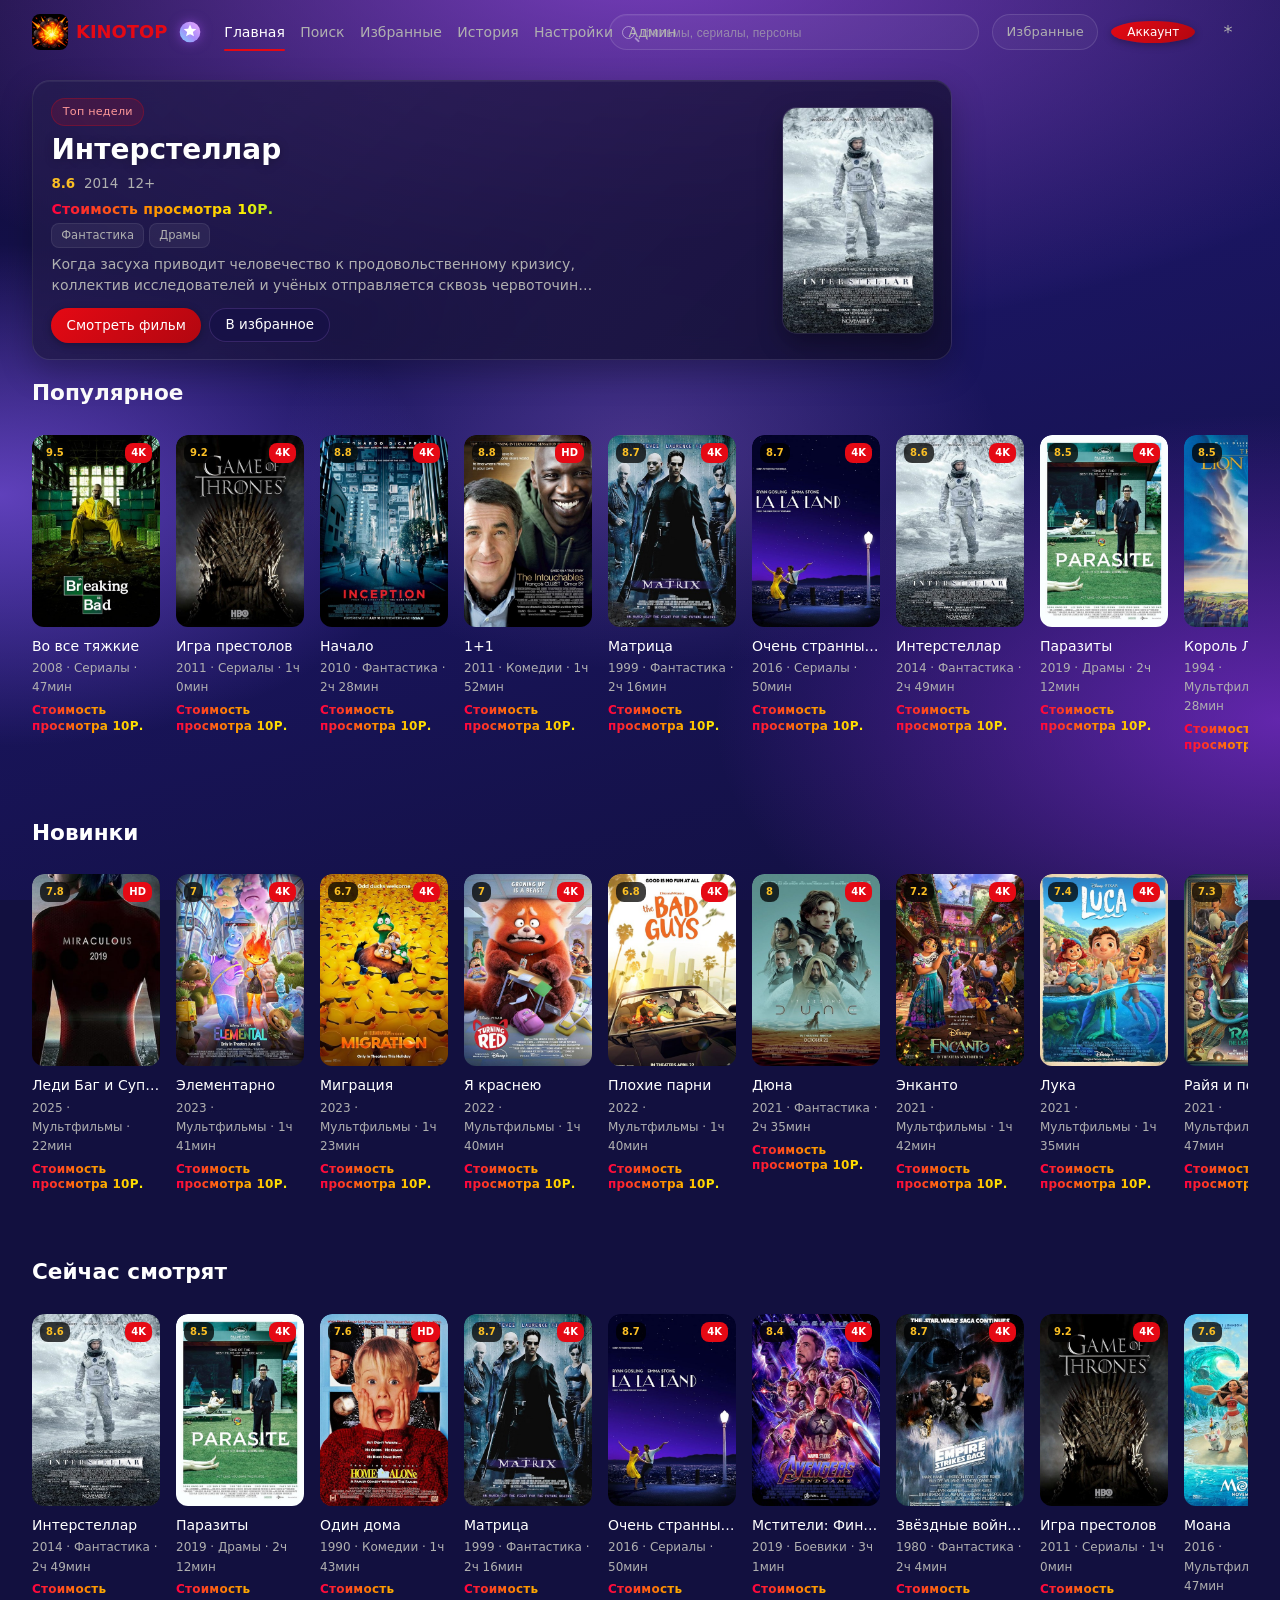
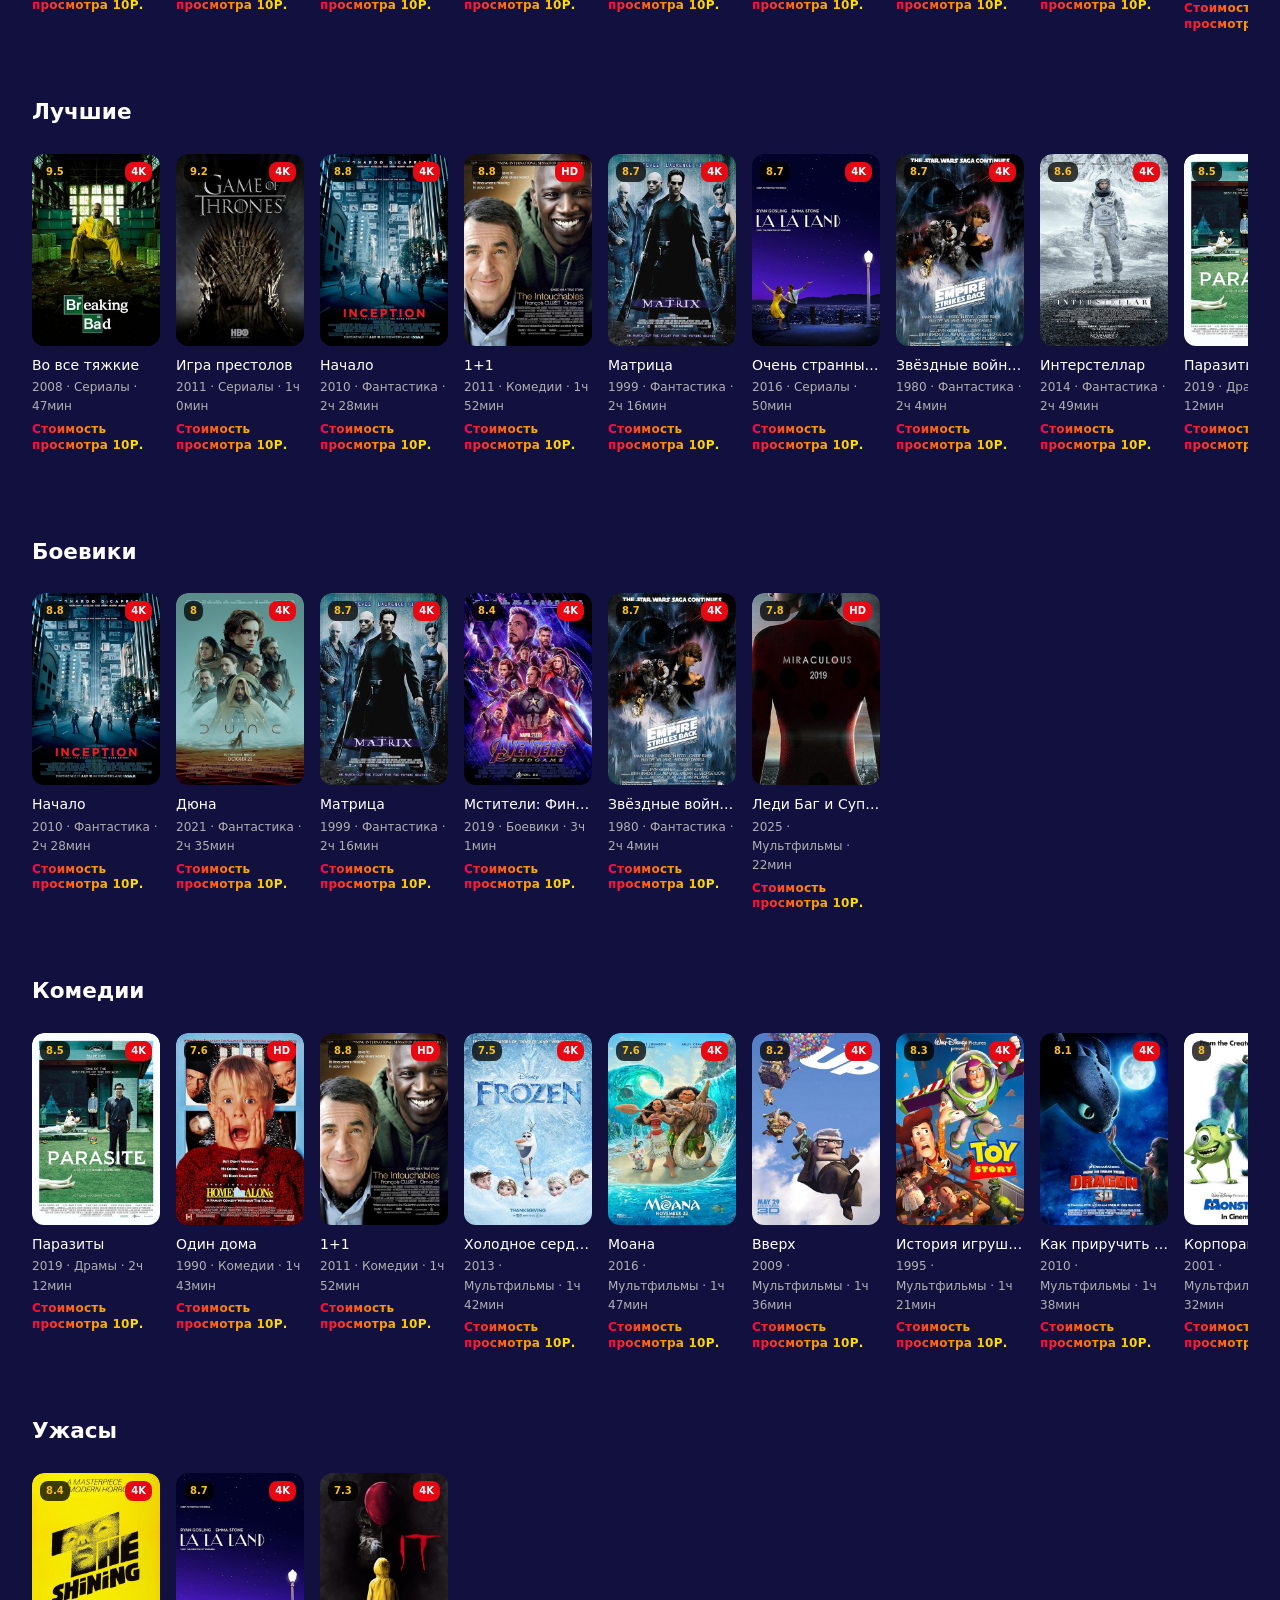
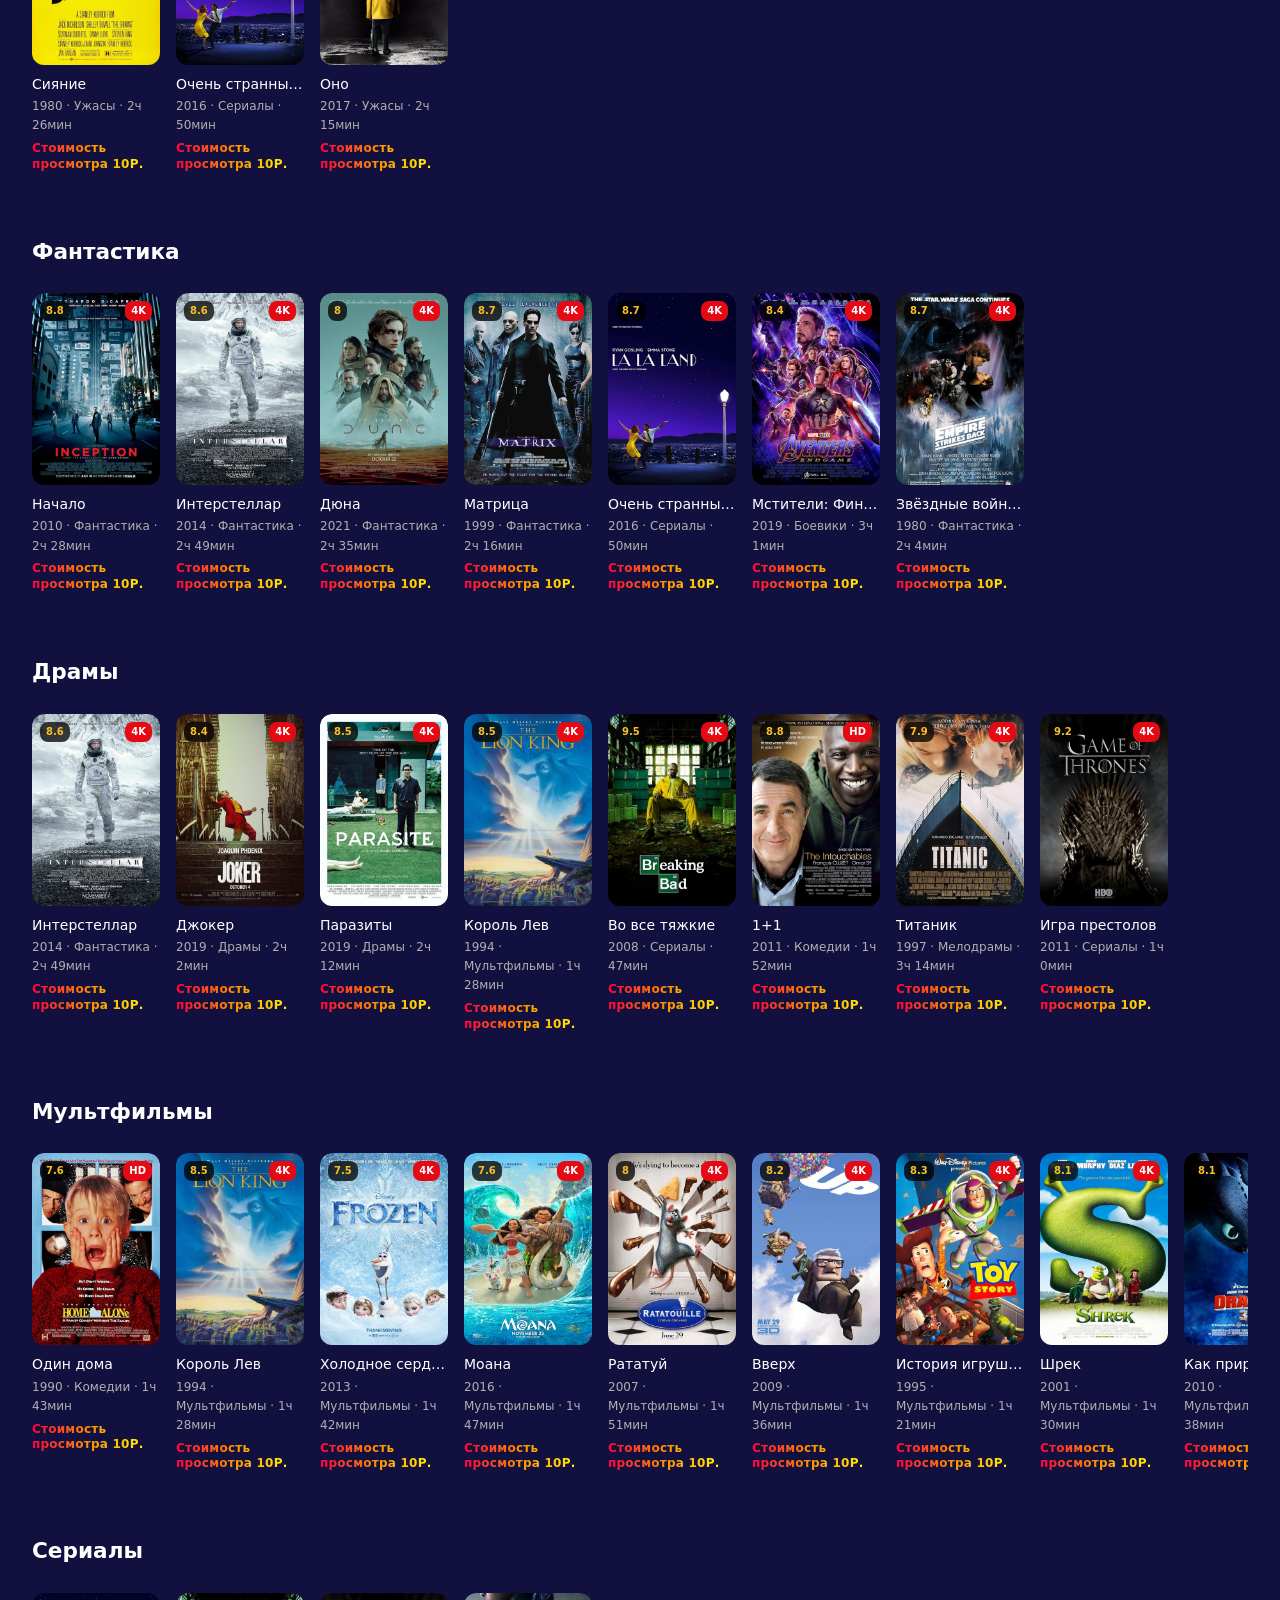
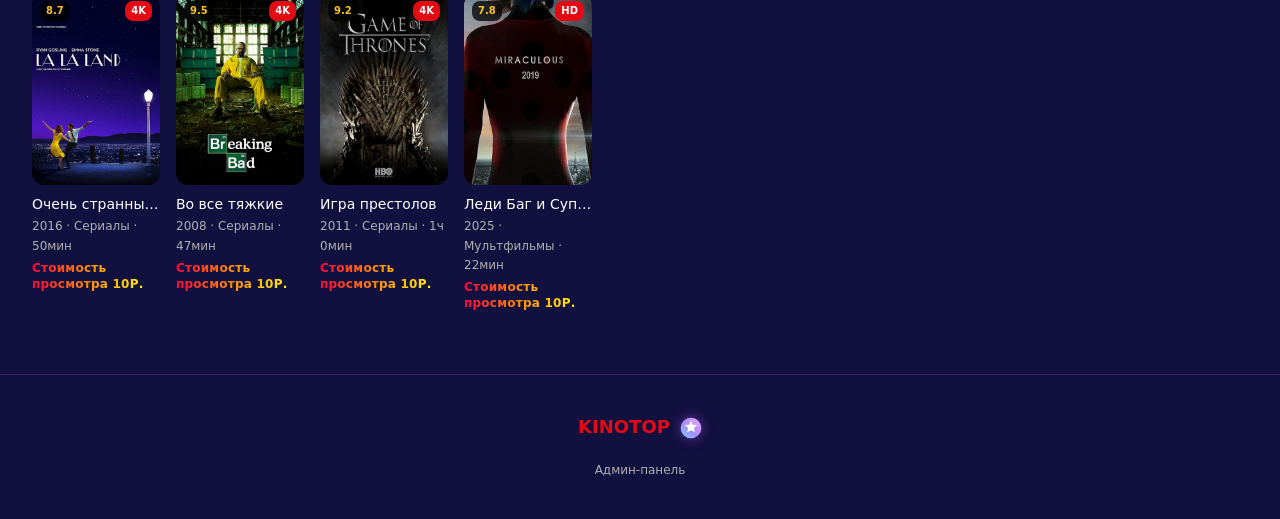
==== commit 335f820e: "Add permanent Premium badge for all devices on Cloudflare. Co-authored-by: Cursor <cursoragent@curso" ====
--- a/index.html
+++ b/index.html
@@ -10,13 +10,13 @@
   <link rel="stylesheet" href="css/animations.css?v=kinotop1" />
   <link rel="stylesheet" href="css/grid.css?v=kinotop1" />
   <link rel="stylesheet" href="css/responsive.css?v=kinotop1" />
-  <link rel="stylesheet" href="css/style.css?v=kinotop1" />
+  <link rel="stylesheet" href="css/style.css?v=premiumOnline1" />
 </head>
 <body>
   <header class="header"></header>
   <main><section class="hero" id="hero"></section><div id="catalog"></div></main>
   <footer class="footer"></footer>
   <noscript><p style="padding:40px;color:#fff;text-align:center;">Включите JavaScript для работы KINOTOP</p></noscript>
-  <script src="js/boot.js" data-entry="app.js"></script>
+  <script src="js/boot.js?v=premiumOnline1" data-entry="app.js"></script>
 </body>
 </html>
--- a/css/style.css
+++ b/css/style.css
@@ -63,6 +63,27 @@
 .header__left { display: flex; align-items: center; gap: clamp(0.5rem, 1.8vw, 1.5rem); min-width: 0; flex: 1 1 auto; }
 .header__logo { display: flex; align-items: center; gap: var(--space-sm); font-size: clamp(1rem, 1.4vw, 1.35rem); font-weight: var(--font-weight-bold); color: var(--color-accent); flex-shrink: 0; }
 .header__logo img, .header__logo-icon { width: clamp(28px, 4vw, 36px); height: clamp(28px, 4vw, 36px); object-fit: cover; border-radius: 8px; }
+.header__brand-name { line-height: 1; }
+.header__premium-badge {
+  display: inline-flex;
+  align-items: center;
+  justify-content: center;
+  width: clamp(18px, 2.4vw, 22px);
+  height: clamp(18px, 2.4vw, 22px);
+  margin-left: 4px;
+  flex-shrink: 0;
+  filter: drop-shadow(0 0 6px rgba(168, 85, 247, 0.55));
+}
+.header__premium-badge svg {
+  width: 100%;
+  height: 100%;
+  display: block;
+}
+.header__nav-brand { display: inline-flex; align-items: center; gap: 0.45rem; }
+.header__nav-brand .header__premium-badge {
+  width: 18px;
+  height: 18px;
+}
 
 .header__nav { display: flex; gap: clamp(0.45rem, 1.2vw, 1.25rem); flex-wrap: nowrap; min-width: 0; align-items: center; }
 .header__nav-links { display: flex; gap: clamp(0.45rem, 1.2vw, 1.25rem); flex-wrap: nowrap; min-width: 0; align-items: center; }
